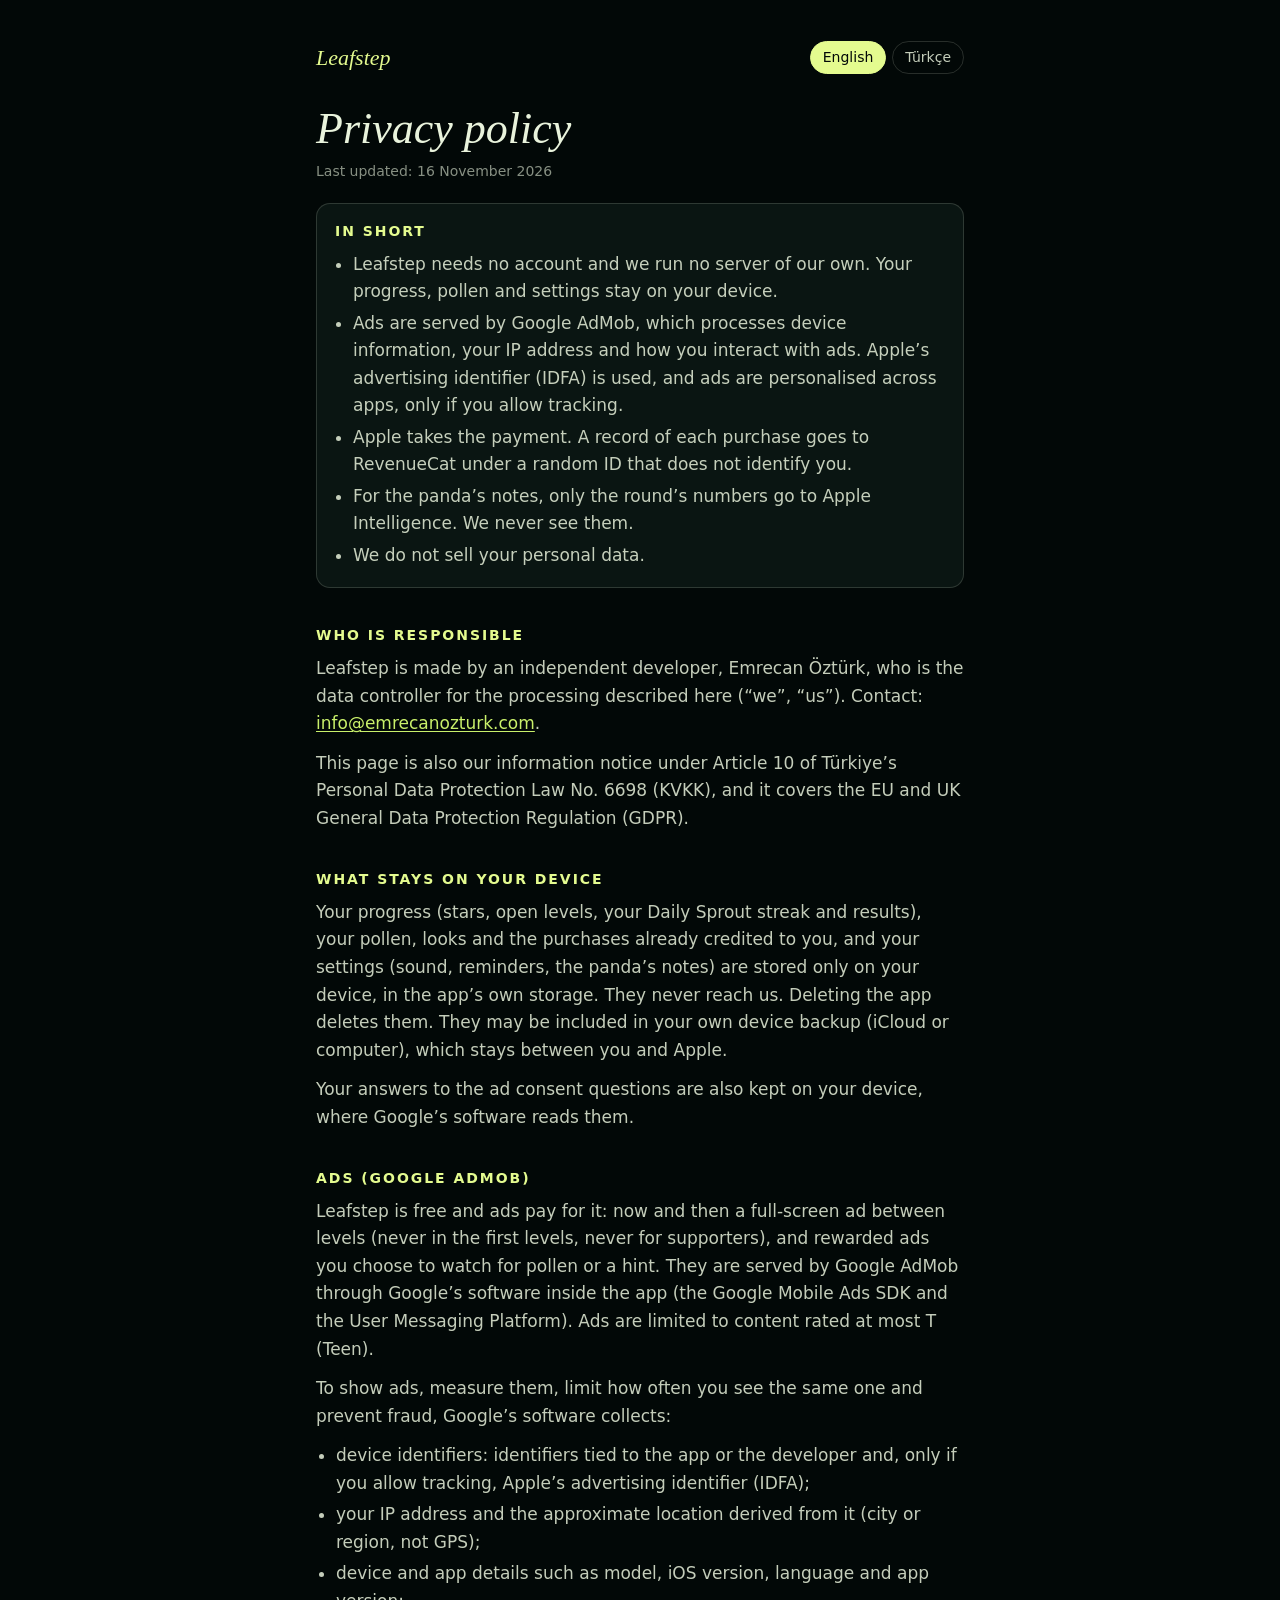
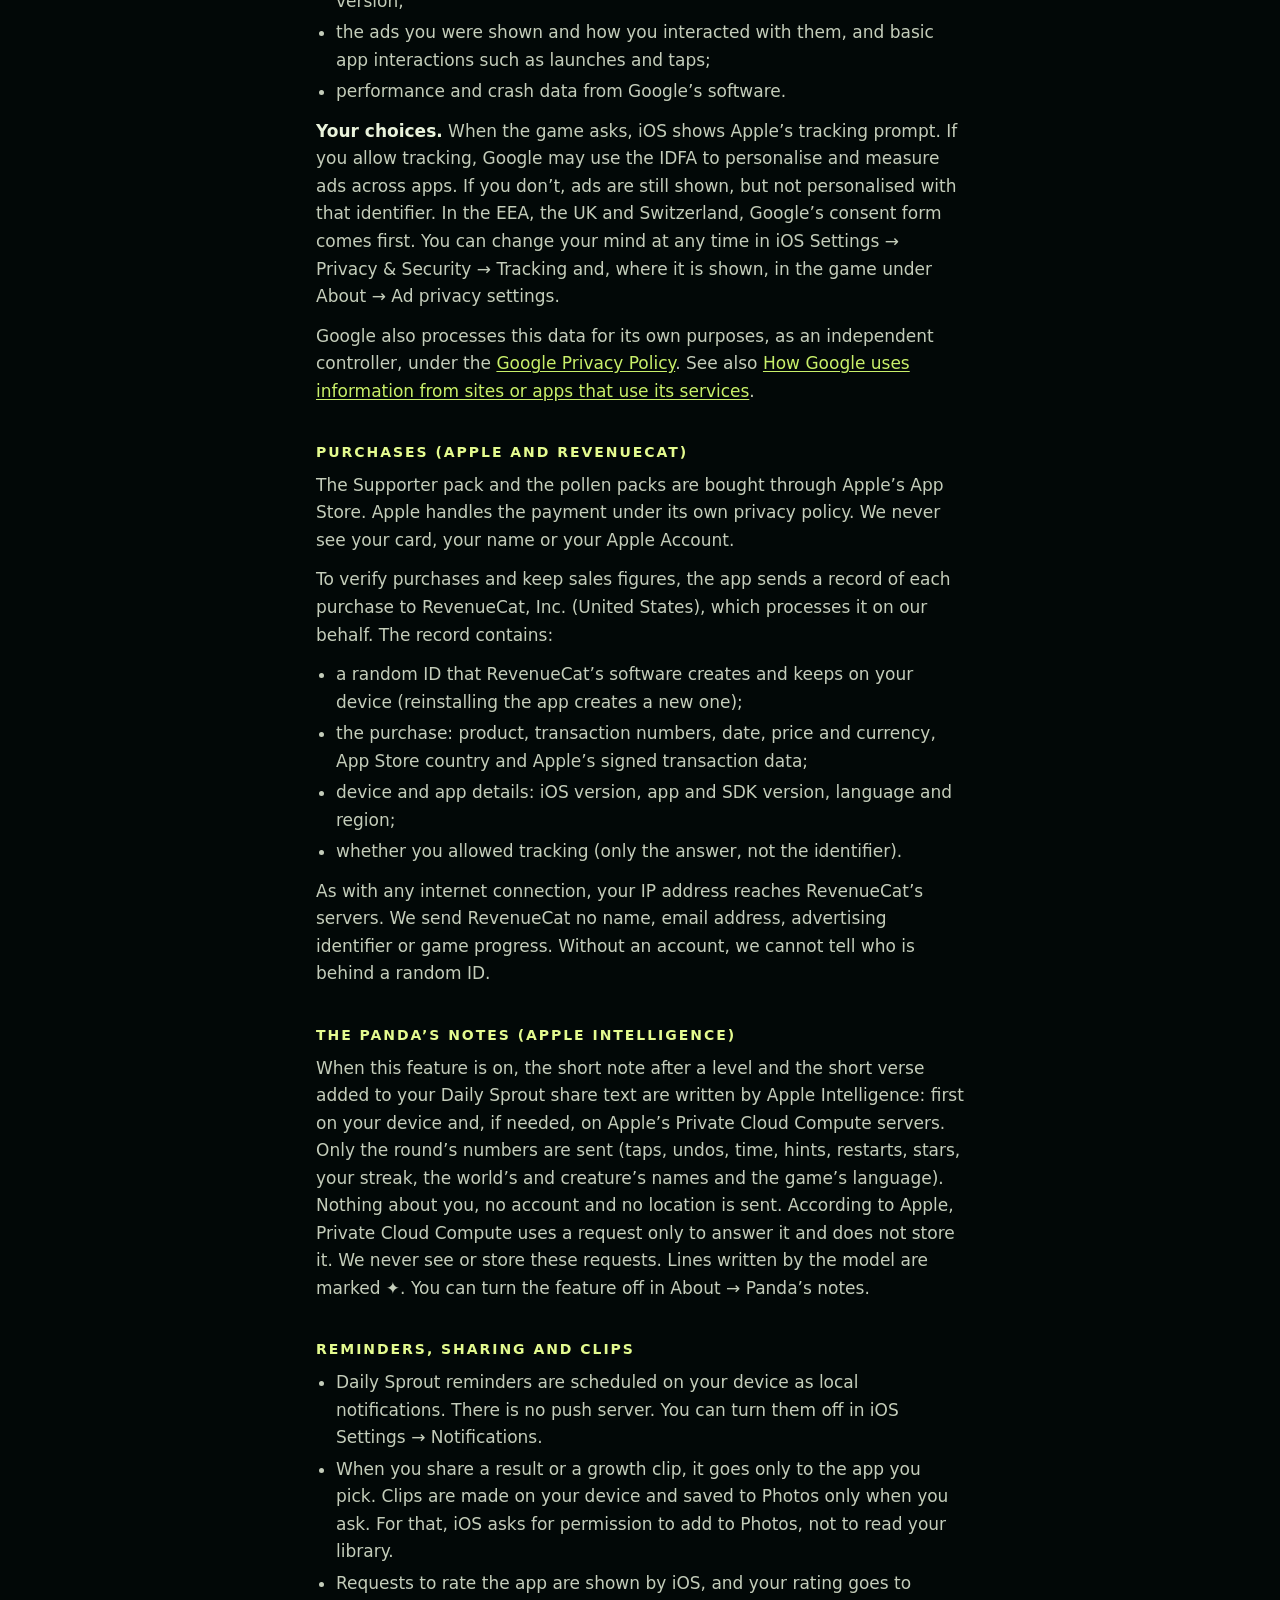
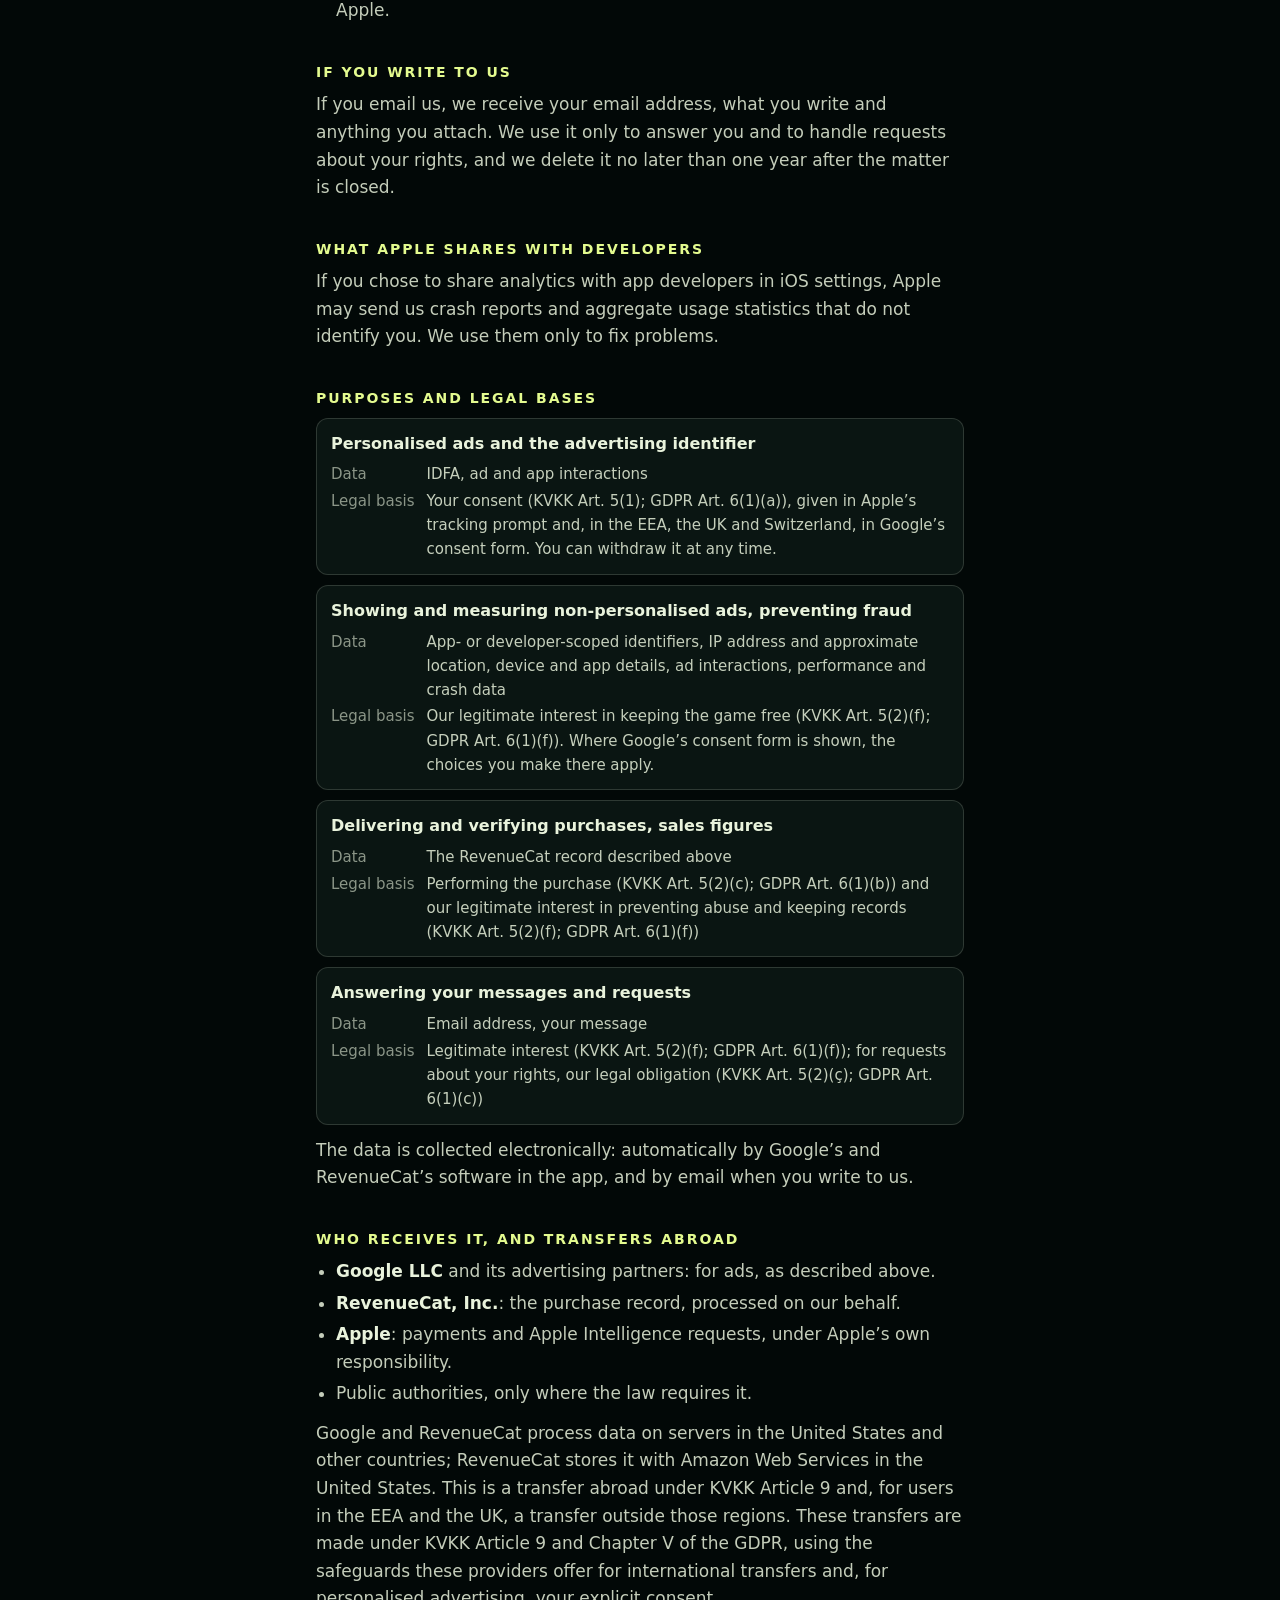
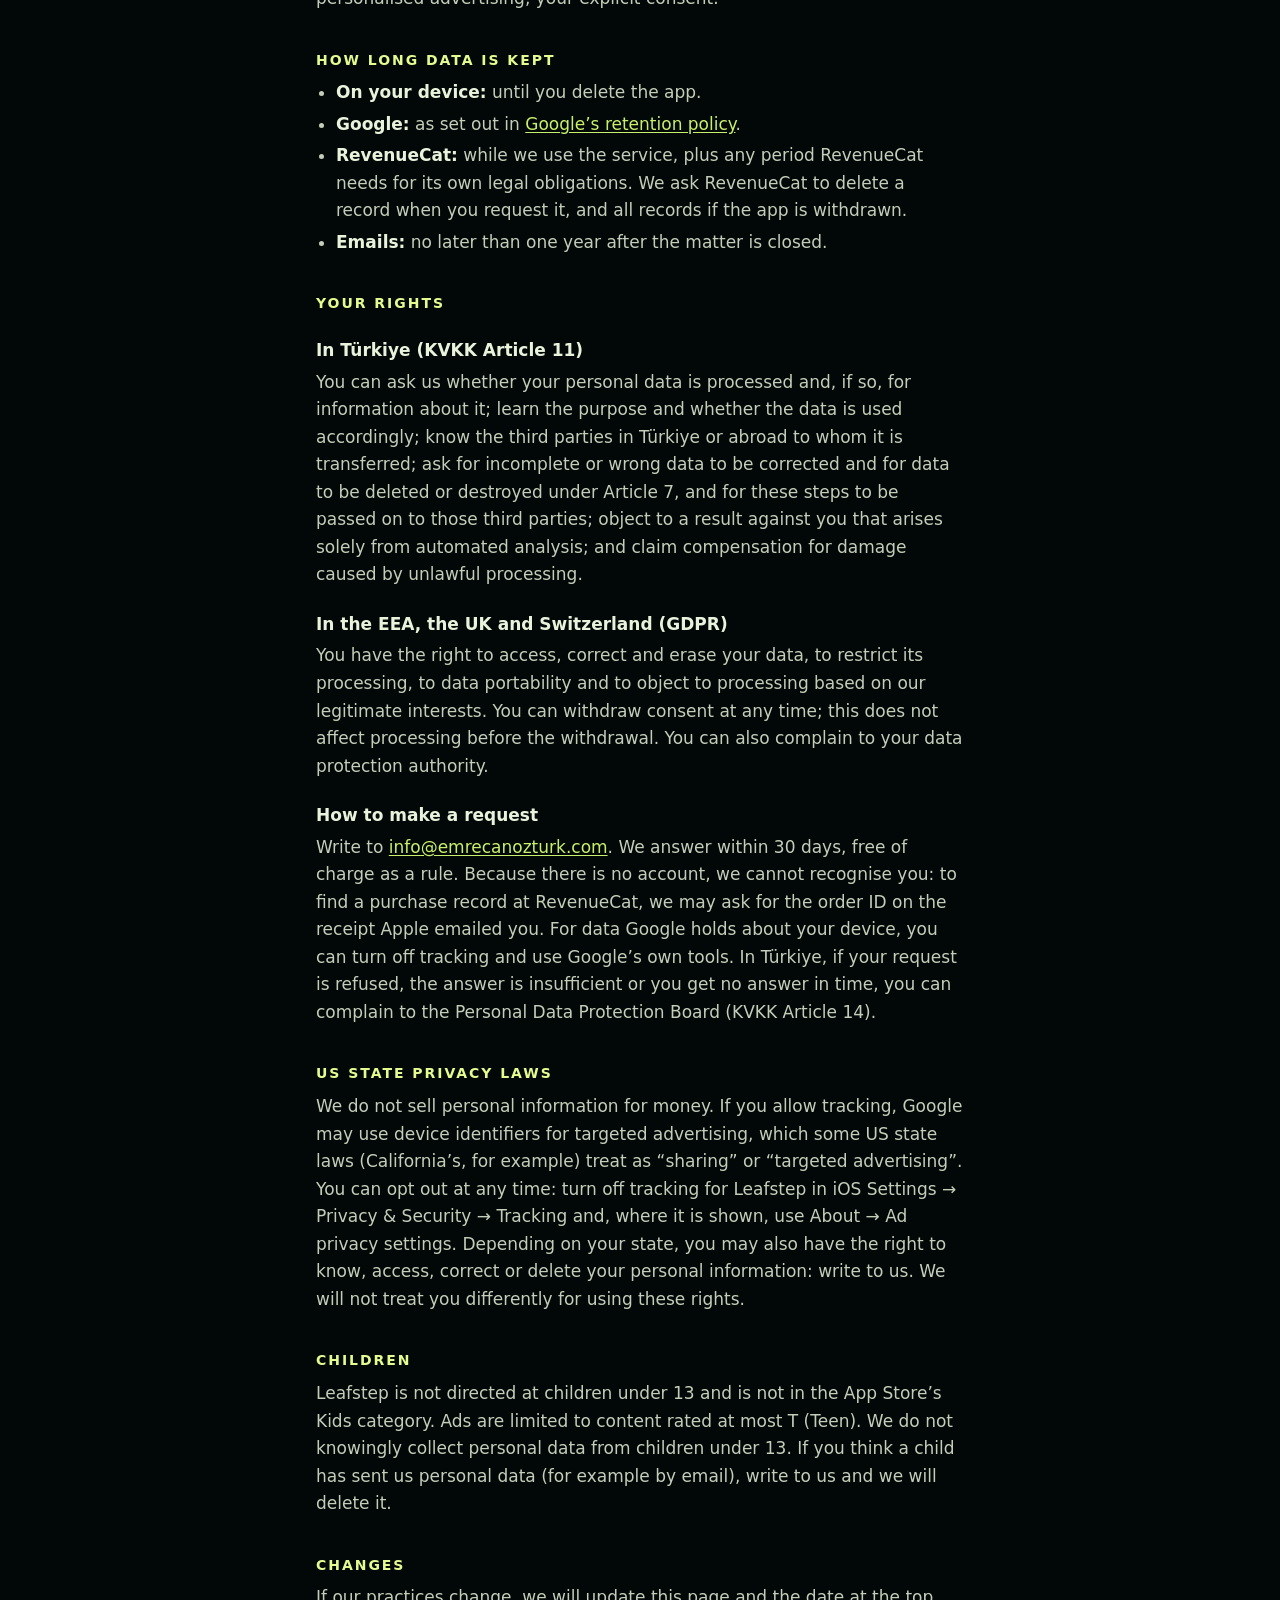
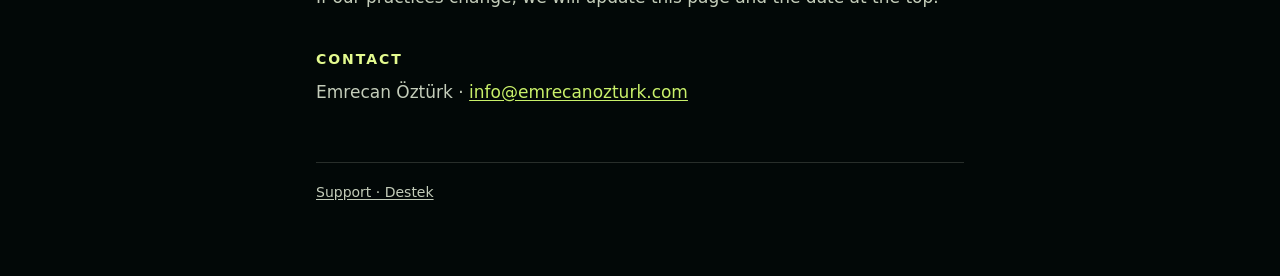
==== privacy.html @ 78c9ce25 "Leafstep: tanıtım, gizlilik ve destek sayfaları Co-Authored-By: Claude Opus 5.5 <noreply@anthropic.c" ====
<!doctype html>
<html lang="en">
<head>
<meta charset="utf-8">
<meta name="viewport" content="width=device-width, initial-scale=1">
<title>Leafstep · Privacy policy</title>
<meta name="description" content="How Leafstep handles your data: what stays on your device, ads by Google AdMob, purchases through Apple and RevenueCat, and the panda's notes by Apple Intelligence.">
<link rel="stylesheet" href="site.css">
</head>
<body>
<main>
  <nav class="top" aria-label="Leafstep">
    <a class="brand" href="support.html" data-keep-lang>Leafstep</a>
    <div class="langs">
      <a href="#en" hreflang="en" data-lang="en" lang="en">English</a>
      <a href="#tr" hreflang="tr" data-lang="tr" lang="tr">Türkçe</a>
    </div>
  </nav>

  <!-- ============================================================ English -->
  <article id="en" lang="en" data-title="Leafstep · Privacy policy">
    <h1>Privacy policy</h1>
    <p class="updated">Last updated: 16 November 2026</p>

    <section class="summary" aria-labelledby="en-short">
      <h2 id="en-short" style="margin-top:0">In short</h2>
      <ul>
        <li>Leafstep needs no account and we run no server of our own. Your progress, pollen and settings stay on your device.</li>
        <li>Ads are served by Google AdMob, which processes device information, your IP address and how you interact with ads. Apple’s advertising identifier (IDFA) is used, and ads are personalised across apps, only if you allow tracking.</li>
        <li>Apple takes the payment. A record of each purchase goes to RevenueCat under a random ID that does not identify you.</li>
        <li>For the panda’s notes, only the round’s numbers go to Apple Intelligence. We never see them.</li>
        <li>We do not sell your personal data.</li>
      </ul>
    </section>

    <h2 id="en-who">Who is responsible</h2>
    <p>Leafstep is made by an independent developer, Emrecan Öztürk, who is the data controller for the processing described here (“we”, “us”). Contact: <a href="mailto:info@emrecanozturk.com">info@emrecanozturk.com</a>.</p>
    <p>This page is also our information notice under Article 10 of Türkiye’s Personal Data Protection Law No. 6698 (KVKK), and it covers the EU and UK General Data Protection Regulation (GDPR).</p>

    <h2 id="en-device">What stays on your device</h2>
    <p>Your progress (stars, open levels, your Daily Sprout streak and results), your pollen, looks and the purchases already credited to you, and your settings (sound, reminders, the panda’s notes) are stored only on your device, in the app’s own storage. They never reach us. Deleting the app deletes them. They may be included in your own device backup (iCloud or computer), which stays between you and Apple.</p>
    <p>Your answers to the ad consent questions are also kept on your device, where Google’s software reads them.</p>

    <h2 id="en-ads">Ads (Google AdMob)</h2>
    <p>Leafstep is free and ads pay for it: now and then a full-screen ad between levels (never in the first levels, never for supporters), and rewarded ads you choose to watch for pollen or a hint. They are served by Google AdMob through Google’s software inside the app (the Google Mobile Ads SDK and the User Messaging Platform). Ads are limited to content rated at most T (Teen).</p>
    <p>To show ads, measure them, limit how often you see the same one and prevent fraud, Google’s software collects:</p>
    <ul>
      <li>device identifiers: identifiers tied to the app or the developer and, only if you allow tracking, Apple’s advertising identifier (IDFA);</li>
      <li>your IP address and the approximate location derived from it (city or region, not GPS);</li>
      <li>device and app details such as model, iOS version, language and app version;</li>
      <li>the ads you were shown and how you interacted with them, and basic app interactions such as launches and taps;</li>
      <li>performance and crash data from Google’s software.</li>
    </ul>
    <p><strong>Your choices.</strong> When the game asks, iOS shows Apple’s tracking prompt. If you allow tracking, Google may use the IDFA to personalise and measure ads across apps. If you don’t, ads are still shown, but not personalised with that identifier. In the EEA, the UK and Switzerland, Google’s consent form comes first. You can change your mind at any time in iOS Settings → Privacy &amp; Security → Tracking and, where it is shown, in the game under About → Ad privacy settings.</p>
    <p>Google also processes this data for its own purposes, as an independent controller, under the <a href="https://policies.google.com/privacy">Google Privacy Policy</a>. See also <a href="https://policies.google.com/technologies/partner-sites">How Google uses information from sites or apps that use its services</a>.</p>

    <h2 id="en-purchases">Purchases (Apple and RevenueCat)</h2>
    <p>The Supporter pack and the pollen packs are bought through Apple’s App Store. Apple handles the payment under its own privacy policy. We never see your card, your name or your Apple Account.</p>
    <p>To verify purchases and keep sales figures, the app sends a record of each purchase to RevenueCat, Inc. (United States), which processes it on our behalf. The record contains:</p>
    <ul>
      <li>a random ID that RevenueCat’s software creates and keeps on your device (reinstalling the app creates a new one);</li>
      <li>the purchase: product, transaction numbers, date, price and currency, App Store country and Apple’s signed transaction data;</li>
      <li>device and app details: iOS version, app and SDK version, language and region;</li>
      <li>whether you allowed tracking (only the answer, not the identifier).</li>
    </ul>
    <p>As with any internet connection, your IP address reaches RevenueCat’s servers. We send RevenueCat no name, email address, advertising identifier or game progress. Without an account, we cannot tell who is behind a random ID.</p>

    <h2 id="en-ai">The panda’s notes (Apple Intelligence)</h2>
    <p>When this feature is on, the short note after a level and the short verse added to your Daily Sprout share text are written by Apple Intelligence: first on your device and, if needed, on Apple’s Private Cloud Compute servers. Only the round’s numbers are sent (taps, undos, time, hints, restarts, stars, your streak, the world’s and creature’s names and the game’s language). Nothing about you, no account and no location is sent. According to Apple, Private Cloud Compute uses a request only to answer it and does not store it. We never see or store these requests. Lines written by the model are marked ✦. You can turn the feature off in About → Panda’s notes.</p>

    <h2 id="en-other">Reminders, sharing and clips</h2>
    <ul>
      <li>Daily Sprout reminders are scheduled on your device as local notifications. There is no push server. You can turn them off in iOS Settings → Notifications.</li>
      <li>When you share a result or a growth clip, it goes only to the app you pick. Clips are made on your device and saved to Photos only when you ask. For that, iOS asks for permission to add to Photos, not to read your library.</li>
      <li>Requests to rate the app are shown by iOS, and your rating goes to Apple.</li>
    </ul>

    <h2 id="en-email">If you write to us</h2>
    <p>If you email us, we receive your email address, what you write and anything you attach. We use it only to answer you and to handle requests about your rights, and we delete it no later than one year after the matter is closed.</p>

    <h2 id="en-apple">What Apple shares with developers</h2>
    <p>If you chose to share analytics with app developers in iOS settings, Apple may send us crash reports and aggregate usage statistics that do not identify you. We use them only to fix problems.</p>

    <h2 id="en-bases">Purposes and legal bases</h2>
    <div class="bases">
      <section class="basis">
        <h3>Personalised ads and the advertising identifier</h3>
        <dl>
          <dt>Data</dt><dd>IDFA, ad and app interactions</dd>
          <dt>Legal basis</dt><dd>Your consent (KVKK Art. 5(1); GDPR Art. 6(1)(a)), given in Apple’s tracking prompt and, in the EEA, the UK and Switzerland, in Google’s consent form. You can withdraw it at any time.</dd>
        </dl>
      </section>
      <section class="basis">
        <h3>Showing and measuring non-personalised ads, preventing fraud</h3>
        <dl>
          <dt>Data</dt><dd>App- or developer-scoped identifiers, IP address and approximate location, device and app details, ad interactions, performance and crash data</dd>
          <dt>Legal basis</dt><dd>Our legitimate interest in keeping the game free (KVKK Art. 5(2)(f); GDPR Art. 6(1)(f)). Where Google’s consent form is shown, the choices you make there apply.</dd>
        </dl>
      </section>
      <section class="basis">
        <h3>Delivering and verifying purchases, sales figures</h3>
        <dl>
          <dt>Data</dt><dd>The RevenueCat record described above</dd>
          <dt>Legal basis</dt><dd>Performing the purchase (KVKK Art. 5(2)(c); GDPR Art. 6(1)(b)) and our legitimate interest in preventing abuse and keeping records (KVKK Art. 5(2)(f); GDPR Art. 6(1)(f))</dd>
        </dl>
      </section>
      <section class="basis">
        <h3>Answering your messages and requests</h3>
        <dl>
          <dt>Data</dt><dd>Email address, your message</dd>
          <dt>Legal basis</dt><dd>Legitimate interest (KVKK Art. 5(2)(f); GDPR Art. 6(1)(f)); for requests about your rights, our legal obligation (KVKK Art. 5(2)(ç); GDPR Art. 6(1)(c))</dd>
        </dl>
      </section>
    </div>
    <p>The data is collected electronically: automatically by Google’s and RevenueCat’s software in the app, and by email when you write to us.</p>

    <h2 id="en-recipients">Who receives it, and transfers abroad</h2>
    <ul>
      <li><strong>Google LLC</strong> and its advertising partners: for ads, as described above.</li>
      <li><strong>RevenueCat, Inc.</strong>: the purchase record, processed on our behalf.</li>
      <li><strong>Apple</strong>: payments and Apple Intelligence requests, under Apple’s own responsibility.</li>
      <li>Public authorities, only where the law requires it.</li>
    </ul>
    <p>Google and RevenueCat process data on servers in the United States and other countries; RevenueCat stores it with Amazon Web Services in the United States. This is a transfer abroad under KVKK Article 9 and, for users in the EEA and the UK, a transfer outside those regions. These transfers are made under KVKK Article 9 and Chapter V of the GDPR, using the safeguards these providers offer for international transfers and, for personalised advertising, your explicit consent.</p>

    <h2 id="en-retention">How long data is kept</h2>
    <ul>
      <li><strong>On your device:</strong> until you delete the app.</li>
      <li><strong>Google:</strong> as set out in <a href="https://policies.google.com/technologies/retention">Google’s retention policy</a>.</li>
      <li><strong>RevenueCat:</strong> while we use the service, plus any period RevenueCat needs for its own legal obligations. We ask RevenueCat to delete a record when you request it, and all records if the app is withdrawn.</li>
      <li><strong>Emails:</strong> no later than one year after the matter is closed.</li>
    </ul>

    <h2 id="en-rights">Your rights</h2>
    <h3>In Türkiye (KVKK Article 11)</h3>
    <p>You can ask us whether your personal data is processed and, if so, for information about it; learn the purpose and whether the data is used accordingly; know the third parties in Türkiye or abroad to whom it is transferred; ask for incomplete or wrong data to be corrected and for data to be deleted or destroyed under Article 7, and for these steps to be passed on to those third parties; object to a result against you that arises solely from automated analysis; and claim compensation for damage caused by unlawful processing.</p>
    <h3>In the EEA, the UK and Switzerland (GDPR)</h3>
    <p>You have the right to access, correct and erase your data, to restrict its processing, to data portability and to object to processing based on our legitimate interests. You can withdraw consent at any time; this does not affect processing before the withdrawal. You can also complain to your data protection authority.</p>
    <h3>How to make a request</h3>
    <p>Write to <a href="mailto:info@emrecanozturk.com">info@emrecanozturk.com</a>. We answer within 30 days, free of charge as a rule. Because there is no account, we cannot recognise you: to find a purchase record at RevenueCat, we may ask for the order ID on the receipt Apple emailed you. For data Google holds about your device, you can turn off tracking and use Google’s own tools. In Türkiye, if your request is refused, the answer is insufficient or you get no answer in time, you can complain to the Personal Data Protection Board (KVKK Article 14).</p>

    <h2 id="en-us">US state privacy laws</h2>
    <p>We do not sell personal information for money. If you allow tracking, Google may use device identifiers for targeted advertising, which some US state laws (California’s, for example) treat as “sharing” or “targeted advertising”. You can opt out at any time: turn off tracking for Leafstep in iOS Settings → Privacy &amp; Security → Tracking and, where it is shown, use About → Ad privacy settings. Depending on your state, you may also have the right to know, access, correct or delete your personal information: write to us. We will not treat you differently for using these rights.</p>

    <h2 id="en-children">Children</h2>
    <p>Leafstep is not directed at children under 13 and is not in the App Store’s Kids category. Ads are limited to content rated at most T (Teen). We do not knowingly collect personal data from children under 13. If you think a child has sent us personal data (for example by email), write to us and we will delete it.</p>

    <h2 id="en-changes">Changes</h2>
    <p>If our practices change, we will update this page and the date at the top.</p>

    <h2 id="en-contact">Contact</h2>
    <p>Emrecan Öztürk · <a href="mailto:info@emrecanozturk.com">info@emrecanozturk.com</a></p>
  </article>

  <!-- ============================================================ Türkçe -->
  <article id="tr" lang="tr" data-title="Leafstep · Gizlilik politikası">
    <h1>Gizlilik politikası ve aydınlatma metni</h1>
    <p class="updated">Son güncelleme: 16.11.2026</p>

    <section class="summary" aria-labelledby="tr-short">
      <h2 id="tr-short" style="margin-top:0">Kısaca</h2>
      <ul>
        <li>Leafstep hesap istemez, kendi sunucumuz da yok. İlerlemen, polenin ve ayarların cihazında kalır.</li>
        <li>Reklamları Google AdMob gösterir. Bunun için cihaz bilgilerin, IP adresin ve reklamlarla etkileşimin işlenir. Apple’ın reklam kimliği (IDFA) ve uygulamalar arası kişiselleştirme yalnızca izleme izni verirsen kullanılır.</li>
        <li>Ödemeyi Apple alır. Her satın almanın kaydı, seni tanıtmayan rastgele bir kimlikle RevenueCat’e gider.</li>
        <li>Panda yorumları için Apple Intelligence’a yalnızca turun sayıları gider. Onları biz görmeyiz.</li>
        <li>Kişisel verilerini satmayız.</li>
      </ul>
    </section>

    <h2 id="tr-who">Veri sorumlusu</h2>
    <p>Leafstep’i bağımsız bir geliştirici olan Emrecan Öztürk geliştirir. Burada anlatılan işlemelerin veri sorumlusu odur (“biz”). İletişim: <a href="mailto:info@emrecanozturk.com">info@emrecanozturk.com</a>.</p>
    <p>Bu metin, 6698 sayılı Kişisel Verilerin Korunması Kanunu’nun (KVKK) 10. maddesi kapsamındaki aydınlatma metnidir. AB ve Birleşik Krallık Genel Veri Koruma Tüzüğü’nü (GDPR) de kapsar.</p>

    <h2 id="tr-device">Cihazında kalanlar</h2>
    <p>İlerlemen (yıldızlar, açılan bölümler, Günün Filizi serin ve sonuçların), polenin, görünüşlerin, sana işlenmiş satın almalar ve ayarların (ses, hatırlatma, panda yorumları) yalnızca cihazında, uygulamanın kendi deposunda saklanır. Bize hiç ulaşmaz. Uygulamayı silersen bunlar da silinir. Cihazının kendi yedeğine (iCloud ya da bilgisayar) dahil olabilirler; o yedek seninle Apple arasındadır.</p>
    <p>Reklam onayı sorularına verdiğin cevaplar da cihazında saklanır ve Google’ın yazılımı onları oradan okur.</p>

    <h2 id="tr-ads">Reklamlar (Google AdMob)</h2>
    <p>Leafstep ücretsizdir; masrafını reklamlar karşılar. Bölüm aralarında arada bir tam ekran reklam çıkar (ilk bölümlerde hiç çıkmaz, Destekçi paketi sahiplerine hiç çıkmaz). Polen ya da ipucu için kendi seçtiğinde ödüllü reklam izleyebilirsin. Reklamları Google AdMob, uygulamadaki Google yazılımı (Google Mobile Ads SDK ve User Messaging Platform) aracılığıyla gösterir. Reklamlar en fazla T (Teen, 13 yaş ve üzeri) içerik düzeyiyle sınırlıdır.</p>
    <p>Reklam göstermek, ölçmek, aynı reklamı ne sıklıkla gördüğünü sınırlamak ve sahteciliği önlemek için Google’ın yazılımı şunları toplar:</p>
    <ul>
      <li>cihaz tanımlayıcıları: uygulamaya ya da geliştiriciye bağlı kimlikler ve, yalnızca izleme izni verirsen, Apple’ın reklam kimliği (IDFA);</li>
      <li>IP adresin ve ondan çıkarılan yaklaşık konum (şehir ya da bölge düzeyinde; GPS değil);</li>
      <li>model, iOS sürümü, dil ve uygulama sürümü gibi cihaz ve uygulama bilgileri;</li>
      <li>gördüğün reklamlar ve onlarla etkileşimin; uygulamayı açma, dokunma gibi temel etkileşimler;</li>
      <li>Google yazılımının performans ve çökme verileri.</li>
    </ul>
    <p><strong>Seçimlerin.</strong> Oyun sorduğunda iOS, Apple’ın izleme iznini sorar. İzin verirsen Google, reklamları uygulamalar arasında kişiselleştirmek ve ölçmek için IDFA’yı kullanabilir. Vermezsen reklamlar yine gösterilir ama bu kimlikle kişiselleştirilmez. AEA, Birleşik Krallık ve İsviçre’de önce Google’ın onay formu çıkar. Kararını her zaman değiştirebilirsin: iOS Ayarlar → Gizlilik ve Güvenlik → İzleme’den ve, gösterildiği yerlerde, oyunda Hakkında → Reklam gizlilik ayarları’ndan.</p>
    <p>Google bu verileri kendi amaçları için de, bağımsız veri sorumlusu olarak, <a href="https://policies.google.com/privacy?hl=tr">Google Gizlilik Politikası</a>’na göre işler. Ayrıca bkz. <a href="https://policies.google.com/technologies/partner-sites?hl=tr">Google’ın, hizmetlerini kullanan site ve uygulamalardan gelen bilgileri nasıl kullandığı</a>.</p>

    <h2 id="tr-purchases">Satın almalar (Apple ve RevenueCat)</h2>
    <p>Destekçi paketi ve polen paketleri Apple’ın App Store’u üzerinden satın alınır. Ödemeyi Apple kendi gizlilik politikasına göre işler. Kartını, adını ya da Apple Hesabını biz hiç görmeyiz.</p>
    <p>Satın almaları doğrulamak ve satış rakamlarını tutmak için uygulama her satın almanın kaydını, bizim adımıza işleyen RevenueCat, Inc.’e (ABD) gönderir. Kayıtta şunlar bulunur:</p>
    <ul>
      <li>RevenueCat yazılımının oluşturup cihazında sakladığı rastgele bir kimlik (uygulamayı yeniden kurarsan yenisi oluşur);</li>
      <li>satın alma: ürün, işlem numaraları, tarih, fiyat ve para birimi, App Store ülkesi ve Apple’ın imzalı işlem verisi;</li>
      <li>cihaz ve uygulama bilgileri: iOS sürümü, uygulama ve SDK sürümü, dil ve bölge;</li>
      <li>izleme izni verip vermediğin (yalnızca cevap; kimliğin kendisi değil).</li>
    </ul>
    <p>Her internet bağlantısında olduğu gibi IP adresin de RevenueCat sunucularına ulaşır. RevenueCat’e adını, e-posta adresini, reklam kimliğini ya da oyun ilerlemeni göndermeyiz. Hesap olmadığı için rastgele bir kimliğin arkasında kimin olduğunu bilemeyiz.</p>

    <h2 id="tr-ai">Panda yorumları (Apple Intelligence)</h2>
    <p>Bu özellik açıksa bölüm sonundaki kısa yorumu ve Günün Filizi paylaşım metnine eklenen kısa dizeyi Apple Intelligence yazar: önce cihazında, gerekirse Apple’ın Private Cloud Compute sunucularında. Gönderilen tek şey turun sayılarıdır (dokunuş, geri çekme, süre, ipucu, yeniden başlama, yıldız, seri, dünyanın ve yaratığın adı, oyunun dili). Seninle ilgili hiçbir bilgi, hesap ya da konum gitmez. Apple’a göre Private Cloud Compute bir isteği yalnızca yanıtlamak için kullanır ve saklamaz. Biz bu istekleri hiç görmeyiz ve saklamayız. Modelin yazdığı satırlar ✦ ile işaretlidir. Özelliği Hakkında → Panda yorumları’ndan kapatabilirsin.</p>

    <h2 id="tr-other">Hatırlatmalar, paylaşım ve klipler</h2>
    <ul>
      <li>Günün Filizi hatırlatmaları cihazında yerel bildirim olarak planlanır. Bildirim sunucusu yoktur. iOS Ayarlar → Bildirimler’den kapatabilirsin.</li>
      <li>Bir sonucu ya da büyüme klibini paylaşırsan yalnızca seçtiğin uygulamaya gider. Klipler cihazında oluşturulur ve yalnızca sen istersen Fotoğraflar’a kaydedilir. Bunun için iOS, Fotoğraflar’a ekleme izni ister; arşivini okuma izni istemez.</li>
      <li>Uygulamayı değerlendirme isteğini iOS gösterir; puanın Apple’a gider.</li>
    </ul>

    <h2 id="tr-email">Bize yazarsan</h2>
    <p>Bize e-posta gönderirsen e-posta adresini, yazdıklarını ve eklediklerini alırız. Bunları yalnızca sana yanıt vermek ve haklarınla ilgili başvuruları yürütmek için kullanırız. Konu kapandıktan sonra en geç bir yıl içinde sileriz.</p>

    <h2 id="tr-apple">Apple’ın geliştiricilerle paylaştıkları</h2>
    <p>iOS ayarlarında analiz verilerini uygulama geliştiricileriyle paylaşmayı seçtiysen Apple bize çökme raporları ve seni tanıtmayan toplu kullanım istatistikleri iletebilir. Bunları yalnızca hataları düzeltmek için kullanırız.</p>

    <h2 id="tr-kvkk">Amaçlar ve hukuki sebepler</h2>
    <div class="bases">
      <section class="basis">
        <h3>Kişiselleştirilmiş reklam ve reklam kimliği</h3>
        <dl>
          <dt>Veriler</dt><dd>IDFA, reklam ve uygulama etkileşimleri</dd>
          <dt>Hukuki sebep</dt><dd>Açık rızan (KVKK md. 5/1; GDPR md. 6/1-a). Apple’ın izleme izniyle ve AEA, Birleşik Krallık ve İsviçre’de Google’ın onay formuyla verilir. Her zaman geri alabilirsin.</dd>
        </dl>
      </section>
      <section class="basis">
        <h3>Kişiselleştirilmemiş reklamları göstermek ve ölçmek, sahteciliği önlemek</h3>
        <dl>
          <dt>Veriler</dt><dd>Uygulamaya ya da geliştiriciye bağlı kimlikler, IP adresi ve yaklaşık konum, cihaz ve uygulama bilgileri, reklam etkileşimleri, performans ve çökme verileri</dd>
          <dt>Hukuki sebep</dt><dd>Oyunun ücretsiz kalmasındaki meşru menfaatimiz (KVKK md. 5/2-f; GDPR md. 6/1-f). Google’ın onay formunun gösterildiği yerlerde orada yaptığın seçimler geçerlidir.</dd>
        </dl>
      </section>
      <section class="basis">
        <h3>Satın almaları teslim etmek ve doğrulamak, satış rakamları</h3>
        <dl>
          <dt>Veriler</dt><dd>Yukarıda anlatılan RevenueCat kaydı</dd>
          <dt>Hukuki sebep</dt><dd>Satın alma sözleşmesinin ifası (KVKK md. 5/2-c; GDPR md. 6/1-b) ve kötüye kullanımı önleme ile kayıt tutmadaki meşru menfaatimiz (KVKK md. 5/2-f; GDPR md. 6/1-f)</dd>
        </dl>
      </section>
      <section class="basis">
        <h3>Mesajlarına ve başvurularına yanıt vermek</h3>
        <dl>
          <dt>Veriler</dt><dd>E-posta adresi, mesajın</dd>
          <dt>Hukuki sebep</dt><dd>Meşru menfaat (KVKK md. 5/2-f; GDPR md. 6/1-f); hak başvurularında hukuki yükümlülük (KVKK md. 5/2-ç; GDPR md. 6/1-c)</dd>
        </dl>
      </section>
    </div>
    <p>Veriler elektronik ortamda toplanır: uygulamadaki Google ve RevenueCat yazılımlarıyla otomatik olarak, bize yazdığında da e-postayla.</p>

    <h2 id="tr-transfer">Kimlere aktarılır, yurt dışına aktarım</h2>
    <ul>
      <li><strong>Google LLC</strong> ve reklam ortakları: yukarıda anlatıldığı gibi reklam için.</li>
      <li><strong>RevenueCat, Inc.</strong>: satın alma kaydı, bizim adımıza işlenir.</li>
      <li><strong>Apple</strong>: ödemeler ve Apple Intelligence istekleri, Apple’ın kendi sorumluluğunda.</li>
      <li>Kamu kurumları: yalnızca kanunen zorunlu olduğunda.</li>
    </ul>
    <p>Google ve RevenueCat verileri ABD’deki ve başka ülkelerdeki sunucularda işler; RevenueCat verileri ABD’de Amazon Web Services üzerinde saklar. Bu, KVKK md. 9 kapsamında yurt dışına aktarımdır; AEA ve Birleşik Krallık’taki kullanıcılar için de bu bölgelerin dışına aktarım sayılır. Aktarımlar KVKK md. 9’a ve GDPR’ın V. bölümüne uygun olarak, bu sağlayıcıların uluslararası aktarım için sunduğu güvencelerle, kişiselleştirilmiş reklamda ise açık rızanla yapılır.</p>

    <h2 id="tr-retention">Saklama süreleri</h2>
    <ul>
      <li><strong>Cihazında:</strong> uygulamayı silene kadar.</li>
      <li><strong>Google:</strong> <a href="https://policies.google.com/technologies/retention?hl=tr">Google’ın saklama politikasında</a> yazan sürelerce.</li>
      <li><strong>RevenueCat:</strong> hizmeti kullandığımız sürece ve RevenueCat’in kendi yasal yükümlülükleri için gereken süre boyunca. Sen istediğinde ilgili kaydın, uygulama yayından kalkarsa bütün kayıtların silinmesini RevenueCat’ten isteriz.</li>
      <li><strong>E-postalar:</strong> konu kapandıktan sonra en geç bir yıl.</li>
    </ul>

    <h2 id="tr-rights">Hakların</h2>
    <h3>KVKK md. 11</h3>
    <p>KVKK’nın 11. maddesine göre şu haklara sahipsin:</p>
    <ul>
      <li>kişisel verilerinin işlenip işlenmediğini öğrenme,</li>
      <li>işlenmişse buna ilişkin bilgi talep etme,</li>
      <li>işlenme amacını ve verilerin amacına uygun kullanılıp kullanılmadığını öğrenme,</li>
      <li>yurt içinde ya da yurt dışında verilerinin aktarıldığı üçüncü kişileri bilme,</li>
      <li>eksik ya da yanlış işlenmişse düzeltilmesini isteme,</li>
      <li>KVKK md. 7’deki şartlar çerçevesinde silinmesini ya da yok edilmesini isteme,</li>
      <li>düzeltme, silme ve yok etme işlemlerinin verilerin aktarıldığı üçüncü kişilere bildirilmesini isteme,</li>
      <li>yalnızca otomatik sistemlerle yapılan analiz sonucunda aleyhine bir sonuç çıkmasına itiraz etme,</li>
      <li>kanuna aykırı işleme yüzünden zarara uğrarsan zararın giderilmesini talep etme.</li>
    </ul>
    <h3>AEA, Birleşik Krallık ve İsviçre (GDPR)</h3>
    <p>Verilerine erişme, onları düzeltme ve sildirme, işlenmelerini kısıtlama, veri taşınabilirliği ve meşru menfaatimize dayanan işlemeye itiraz hakların vardır. Rızanı her zaman geri alabilirsin; bu, geri almadan önceki işlemeyi etkilemez. Ülkendeki veri koruma makamına şikâyette de bulunabilirsin.</p>
    <h3>Nasıl başvurursun?</h3>
    <p>Başvurunu <a href="mailto:info@emrecanozturk.com">info@emrecanozturk.com</a> adresine yaz. En geç 30 gün içinde, kural olarak ücretsiz yanıt veririz. Hesap olmadığı için seni tanıyamayız: RevenueCat’teki satın alma kaydını bulmak için Apple’ın e-postayla gönderdiği makbuzdaki sipariş numarasını (Order ID) isteyebiliriz. Google’ın cihazınla ilgili tuttuğu veriler için izlemeyi kapatabilir ve Google’ın kendi araçlarını kullanabilirsin. Başvurun reddedilirse, yanıtı yetersiz bulursan ya da süresinde yanıt alamazsan Kişisel Verileri Koruma Kurulu’na şikâyette bulunabilirsin (KVKK md. 14).</p>

    <h2 id="tr-us">ABD eyalet yasaları</h2>
    <p>Kişisel bilgileri para karşılığı satmayız. İzleme izni verirsen Google cihaz tanımlayıcılarını hedefli reklam için kullanabilir; ABD’nin bazı eyalet yasaları (ör. Kaliforniya) bunu “paylaşım” ya da “hedefli reklam” sayar. Bundan her zaman çıkabilirsin: iOS Ayarlar → Gizlilik ve Güvenlik → İzleme’de Leafstep’in iznini kapat ve, gösterildiği yerlerde, Hakkında → Reklam gizlilik ayarları’nı kullan. Eyaletine göre bilgi alma, erişim, düzeltme ve silme hakların da olabilir: bize yaz. Bu hakları kullandığın için sana farklı davranmayız.</p>

    <h2 id="tr-children">Çocuklar</h2>
    <p>Leafstep 13 yaşından küçük çocuklara yönelik değildir ve App Store’un Çocuklar kategorisinde yer almaz. Reklamlar en fazla T (Teen) içerik düzeyiyle sınırlıdır. 13 yaşından küçük çocuklardan bilerek kişisel veri toplamayız. Bir çocuğun bize kişisel veri gönderdiğini düşünüyorsan (ör. e-postayla) bize yaz, sileriz.</p>

    <h2 id="tr-changes">Değişiklikler</h2>
    <p>Uygulamalarımız değişirse bu sayfayı ve en üstteki tarihi güncelleriz.</p>

    <h2 id="tr-contact">İletişim</h2>
    <p>Emrecan Öztürk · <a href="mailto:info@emrecanozturk.com">info@emrecanozturk.com</a></p>
  </article>

  <footer>
    <a href="support.html" data-keep-lang>Support · Destek</a>
  </footer>
</main>
<script src="lang.js" defer></script>
</body>
</html>
---- site.css ----
/* Leafstep legal and support pages. System fonts only: no web fonts, so a visit sends nothing to a font host. */
:root {
  color-scheme: dark;
  --bg: #020807;
  --panel: #0a1512;
  --line: rgba(233, 243, 220, 0.16);
  --ink: #e9f3dc;
  --ink-soft: rgba(233, 243, 220, 0.84);
  --ink-mute: rgba(233, 243, 220, 0.58);
  --accent: #e4fb8f;
  --link: #c9f06a;
  --todo-bg: #3a2a05;
  --todo-ink: #ffd76a;
}
* { box-sizing: border-box; }
html { -webkit-text-size-adjust: 100%; scroll-padding-top: 16px; }
body {
  margin: 0;
  background: var(--bg);
  color: var(--ink);
  font: 17px/1.62 -apple-system, BlinkMacSystemFont, "Segoe UI", system-ui, sans-serif;
}
main { max-width: 680px; margin: 0 auto; padding: 40px 16px 72px; }
a { color: var(--link); text-underline-offset: 2px; }
a:focus-visible { outline: 2px solid var(--accent); outline-offset: 2px; border-radius: 3px; }

.top { display: flex; align-items: center; justify-content: space-between; gap: 12px; flex-wrap: wrap; }
.brand { font-family: Georgia, "Times New Roman", serif; font-style: italic; font-size: 22px; color: var(--accent); text-decoration: none; }
.langs { display: flex; gap: 6px; }
.langs a {
  font-size: 14px; text-decoration: none; color: var(--ink-soft);
  border: 1px solid var(--line); border-radius: 999px; padding: 4px 12px;
}
.langs a[aria-current="true"] { color: var(--bg); background: var(--accent); border-color: var(--accent); }

article { padding-top: 28px; }
article:not([hidden]) + article { margin-top: 56px; border-top: 1px solid var(--line); }
h1 {
  font-family: Georgia, "Times New Roman", serif; font-style: italic; font-weight: 400;
  font-size: clamp(34px, 8vw, 44px); line-height: 1.15; margin: 0 0 6px;
}
.updated { color: var(--ink-mute); font-size: 14px; margin: 0; }
h2 {
  font-size: 14px; letter-spacing: .14em; text-transform: uppercase; color: var(--accent);
  margin: 36px 0 8px;
}
h3 { font-size: 17px; margin: 22px 0 4px; }
p, li, dd { color: var(--ink-soft); }
p { margin: 0 0 12px; }
ul { padding-left: 20px; margin: 0 0 12px; }
li { margin: 4px 0; }
strong { color: var(--ink); font-weight: 600; }

.summary { background: var(--panel); border: 1px solid var(--line); border-radius: 14px; padding: 16px 18px 6px; margin-top: 20px; }
.summary ul { padding-left: 18px; }

/* Purposes and legal bases: stacked cards rather than a table, so nothing scrolls sideways on a phone. */
.bases { display: grid; gap: 10px; margin: 8px 0 12px; }
.basis { background: var(--panel); border: 1px solid var(--line); border-radius: 12px; padding: 12px 14px; }
.basis h3 { margin: 0 0 6px; font-size: 16px; }
.basis dl { margin: 0; display: grid; grid-template-columns: max-content 1fr; gap: 2px 12px; font-size: 15px; }
.basis dt { color: var(--ink-mute); }
.basis dd { margin: 0; }
@media (max-width: 420px) {
  .basis dl { grid-template-columns: 1fr; }
  .basis dd { margin-bottom: 6px; }
}

.faq details { border-top: 1px solid var(--line); padding: 12px 0; }
.faq details:last-of-type { border-bottom: 1px solid var(--line); }
.faq summary { cursor: pointer; font-weight: 600; color: var(--ink); list-style-position: outside; }
.faq details[open] summary { margin-bottom: 8px; }

/* A value only the developer can fill in. Must not survive to publishing: `grep -n '{{' site/*.html`. */
mark.todo {
  background: var(--todo-bg); color: var(--todo-ink); border: 1px dashed var(--todo-ink);
  border-radius: 4px; padding: 0 4px; font-family: ui-monospace, Menlo, monospace; font-size: .88em;
}

footer { margin-top: 56px; padding-top: 18px; border-top: 1px solid var(--line); color: var(--ink-mute); font-size: 14px; }
footer a { color: var(--ink-soft); }
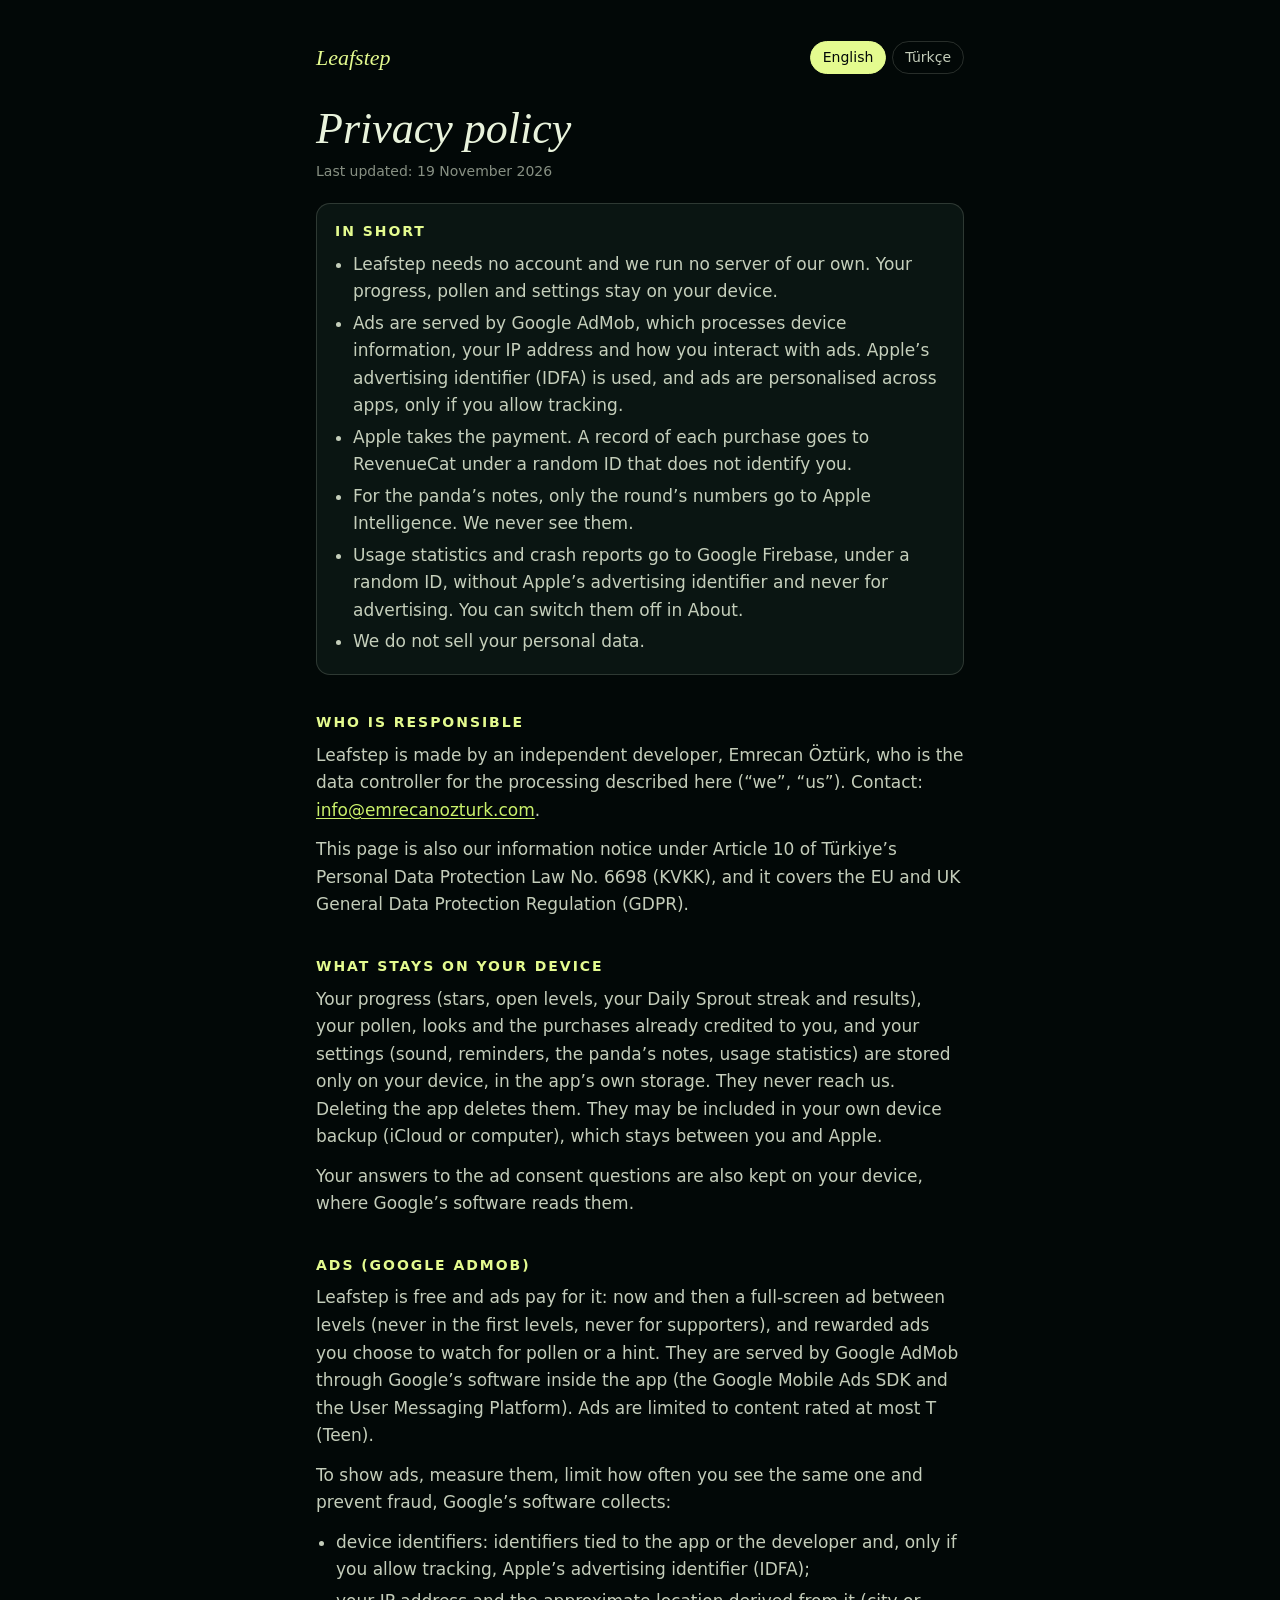
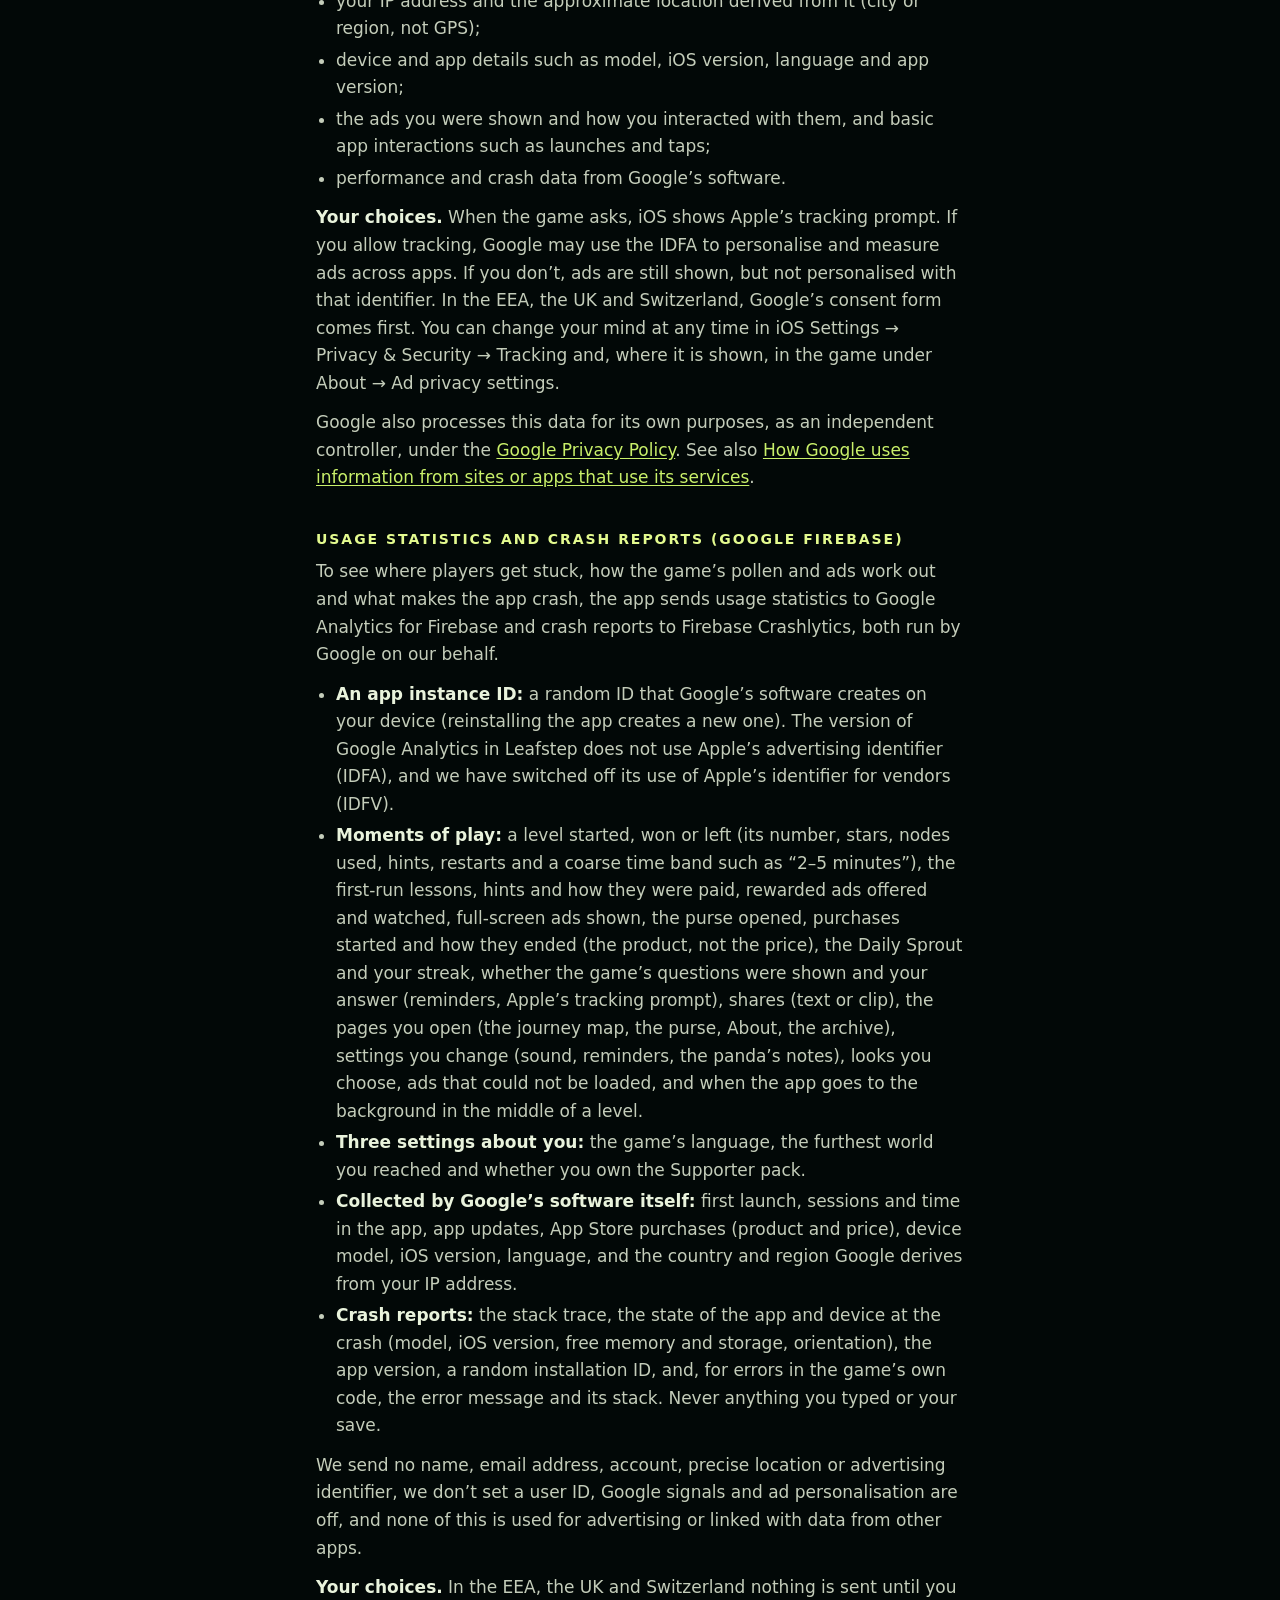
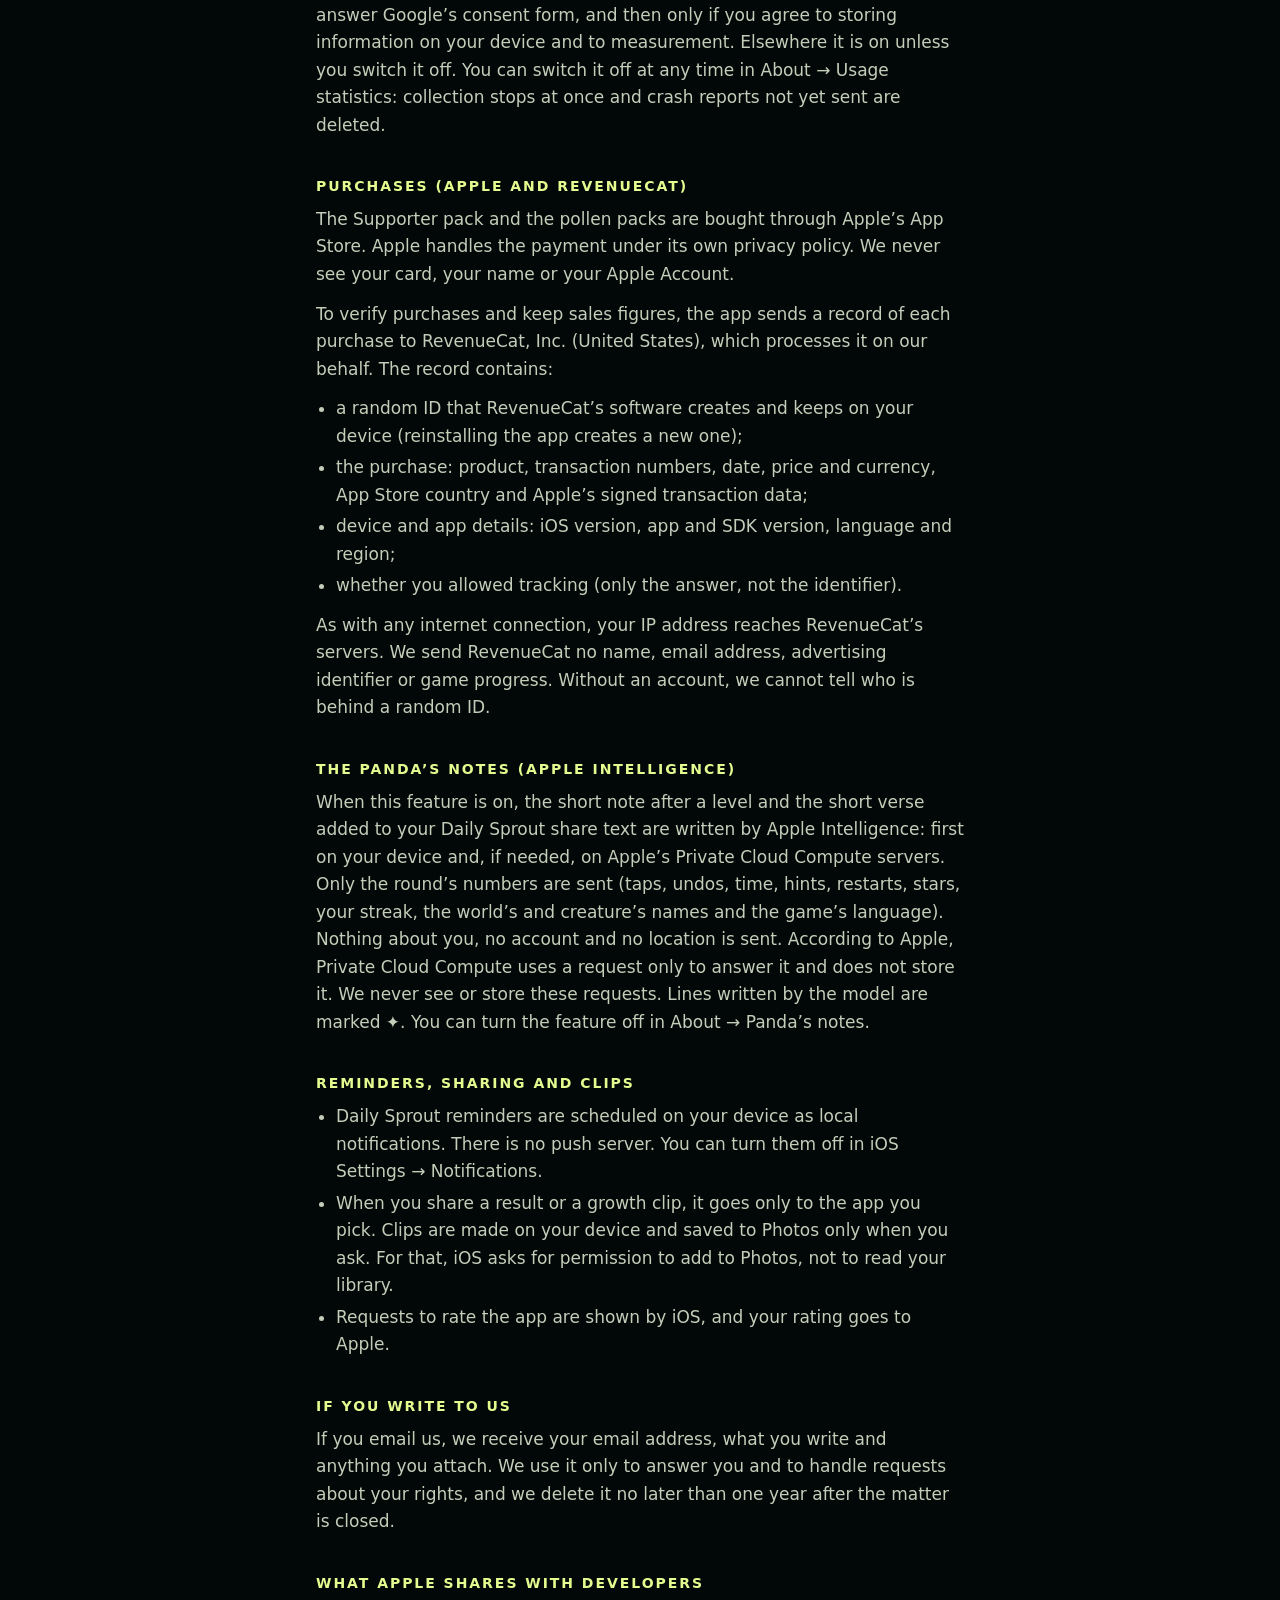
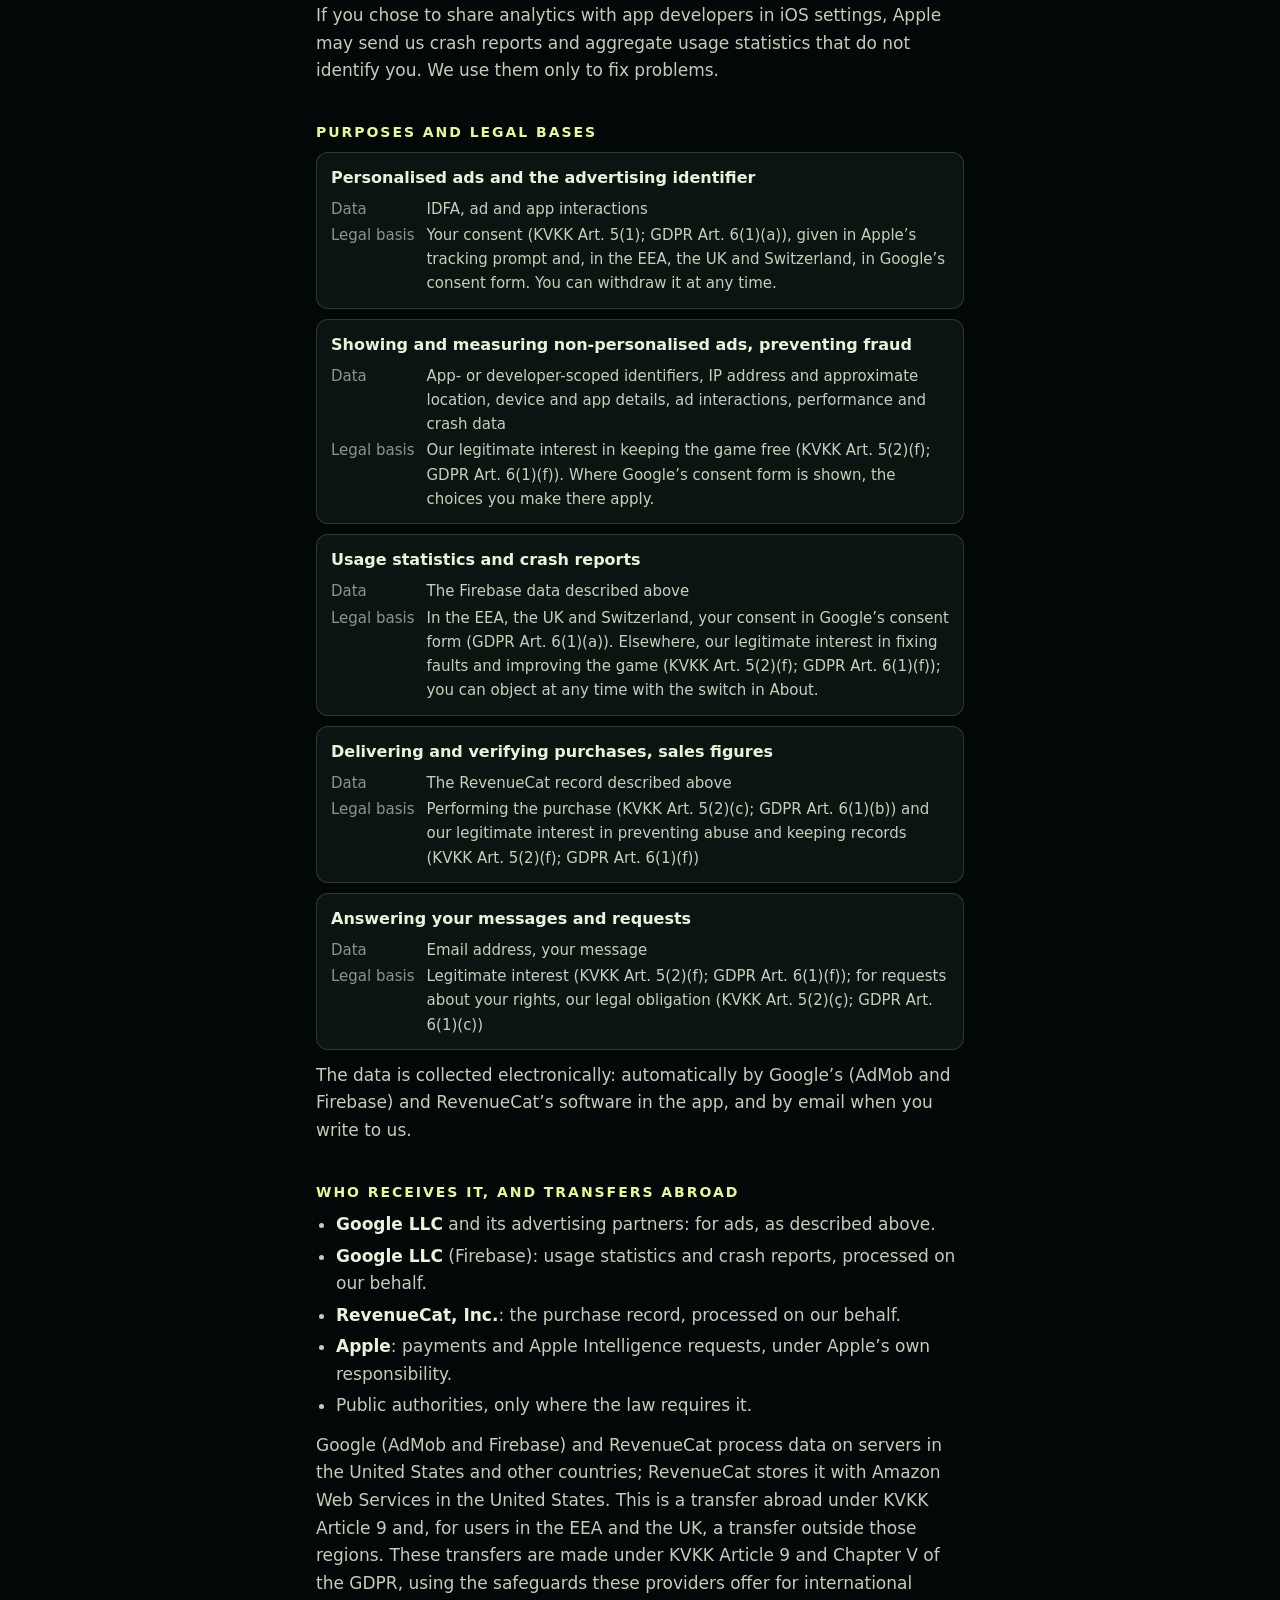
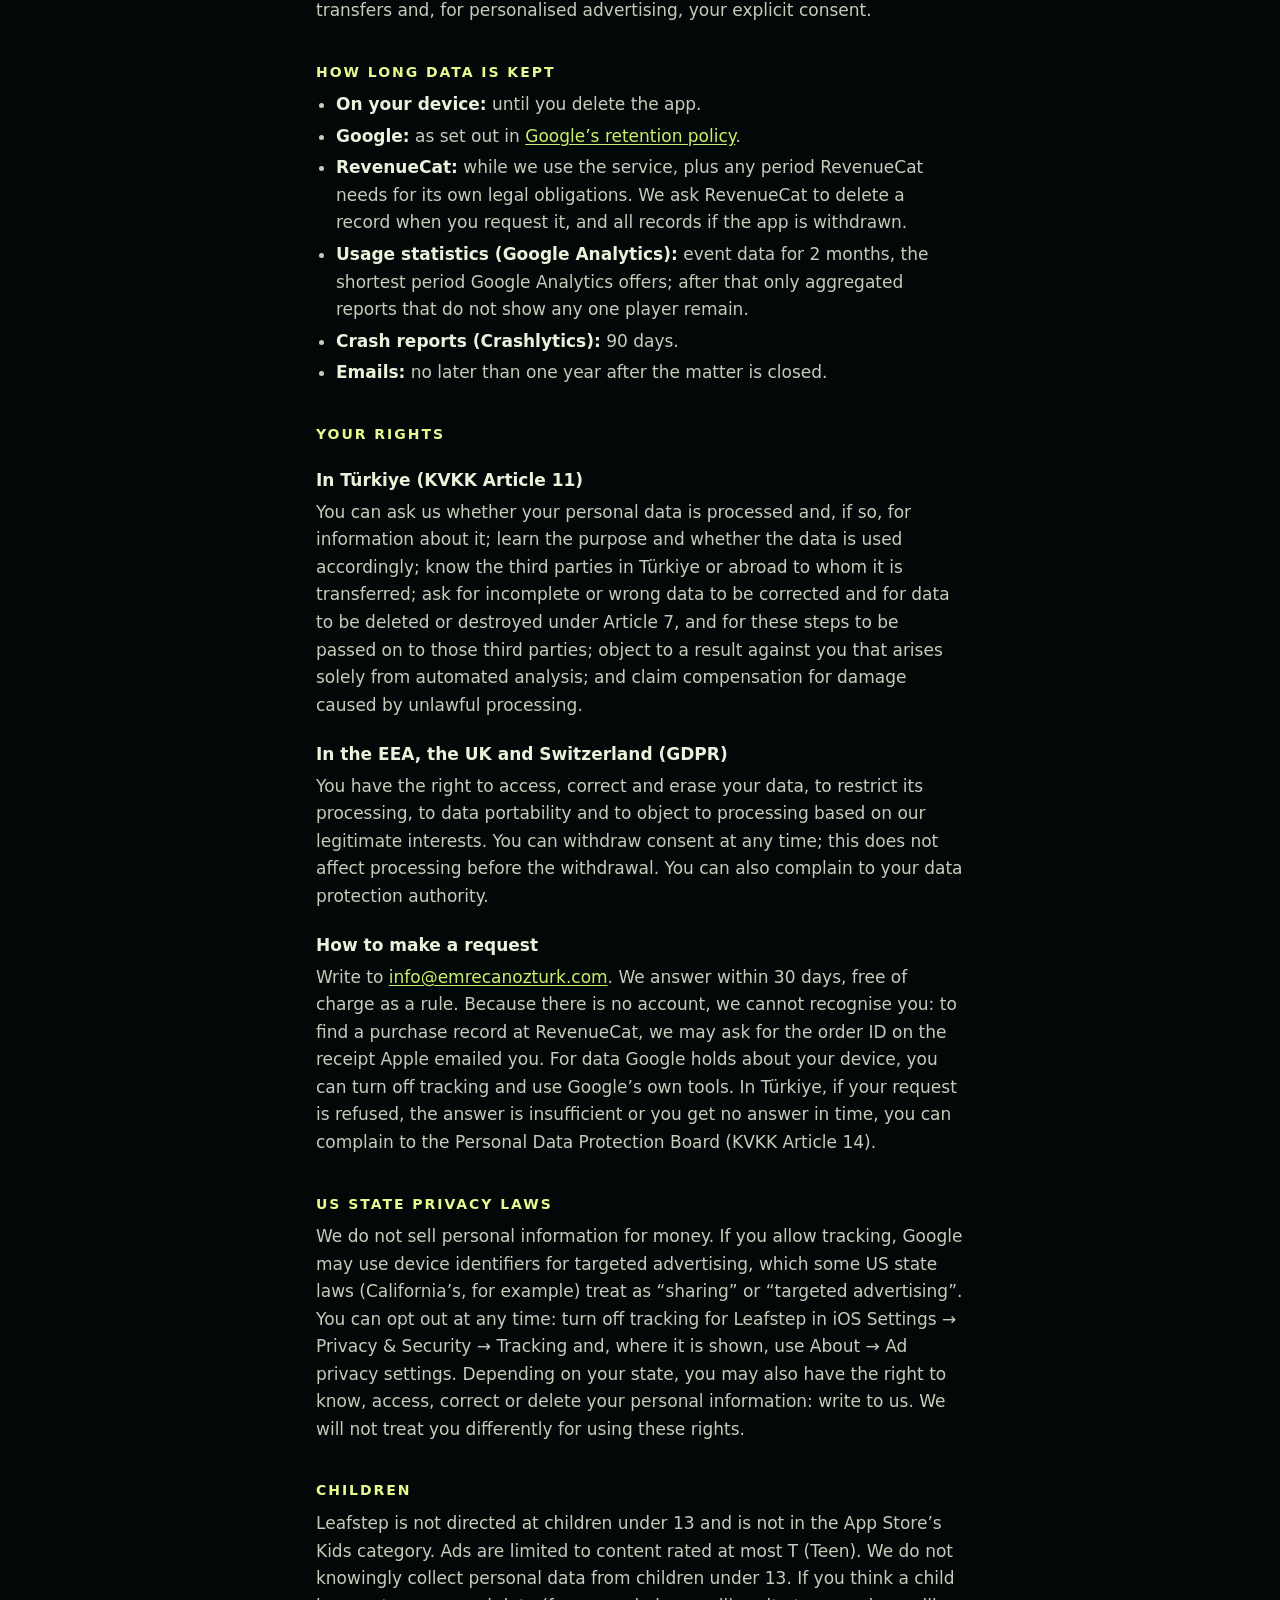
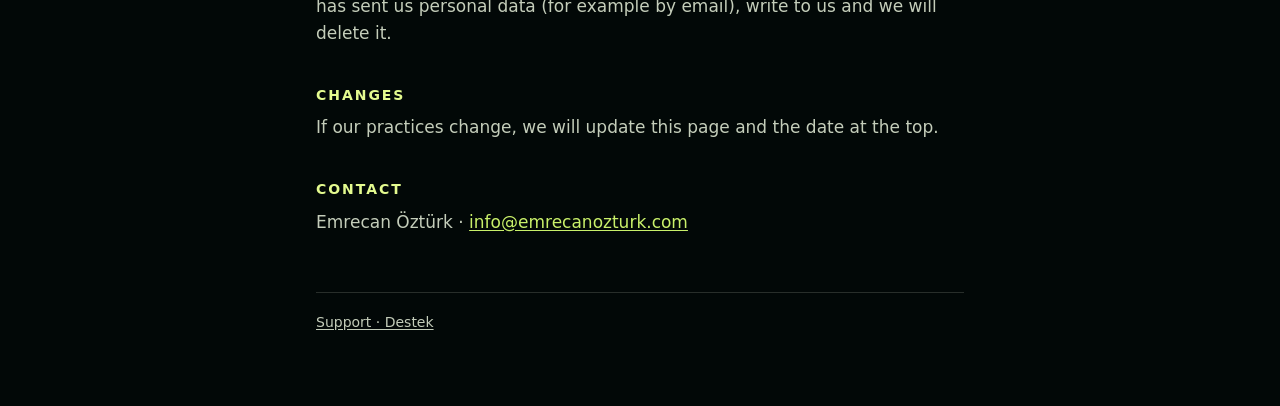
==== commit ca5a6f15: "Gizlilik: kullanım istatistikleri ve çökme raporları (Firebase)" ====
--- a/privacy.html
+++ b/privacy.html
@@ -4,7 +4,7 @@
 <meta charset="utf-8">
 <meta name="viewport" content="width=device-width, initial-scale=1">
 <title>Leafstep · Privacy policy</title>
-<meta name="description" content="How Leafstep handles your data: what stays on your device, ads by Google AdMob, purchases through Apple and RevenueCat, and the panda's notes by Apple Intelligence.">
+<meta name="description" content="How Leafstep handles your data: what stays on your device, ads by Google AdMob, usage statistics and crash reports by Google Firebase, purchases through Apple and RevenueCat, and the panda's notes by Apple Intelligence.">
 <link rel="stylesheet" href="site.css">
 </head>
 <body>
@@ -20,7 +20,7 @@
   <!-- ============================================================ English -->
   <article id="en" lang="en" data-title="Leafstep · Privacy policy">
     <h1>Privacy policy</h1>
-    <p class="updated">Last updated: 16 November 2026</p>
+    <p class="updated">Last updated: 19 November 2026</p>
 
     <section class="summary" aria-labelledby="en-short">
       <h2 id="en-short" style="margin-top:0">In short</h2>
@@ -29,6 +29,7 @@
         <li>Ads are served by Google AdMob, which processes device information, your IP address and how you interact with ads. Apple’s advertising identifier (IDFA) is used, and ads are personalised across apps, only if you allow tracking.</li>
         <li>Apple takes the payment. A record of each purchase goes to RevenueCat under a random ID that does not identify you.</li>
         <li>For the panda’s notes, only the round’s numbers go to Apple Intelligence. We never see them.</li>
+        <li>Usage statistics and crash reports go to Google Firebase, under a random ID, without Apple’s advertising identifier and never for advertising. You can switch them off in About.</li>
         <li>We do not sell your personal data.</li>
       </ul>
     </section>
@@ -38,7 +39,7 @@
     <p>This page is also our information notice under Article 10 of Türkiye’s Personal Data Protection Law No. 6698 (KVKK), and it covers the EU and UK General Data Protection Regulation (GDPR).</p>
 
     <h2 id="en-device">What stays on your device</h2>
-    <p>Your progress (stars, open levels, your Daily Sprout streak and results), your pollen, looks and the purchases already credited to you, and your settings (sound, reminders, the panda’s notes) are stored only on your device, in the app’s own storage. They never reach us. Deleting the app deletes them. They may be included in your own device backup (iCloud or computer), which stays between you and Apple.</p>
+    <p>Your progress (stars, open levels, your Daily Sprout streak and results), your pollen, looks and the purchases already credited to you, and your settings (sound, reminders, the panda’s notes, usage statistics) are stored only on your device, in the app’s own storage. They never reach us. Deleting the app deletes them. They may be included in your own device backup (iCloud or computer), which stays between you and Apple.</p>
     <p>Your answers to the ad consent questions are also kept on your device, where Google’s software reads them.</p>
 
     <h2 id="en-ads">Ads (Google AdMob)</h2>
@@ -54,6 +55,18 @@
     <p><strong>Your choices.</strong> When the game asks, iOS shows Apple’s tracking prompt. If you allow tracking, Google may use the IDFA to personalise and measure ads across apps. If you don’t, ads are still shown, but not personalised with that identifier. In the EEA, the UK and Switzerland, Google’s consent form comes first. You can change your mind at any time in iOS Settings → Privacy &amp; Security → Tracking and, where it is shown, in the game under About → Ad privacy settings.</p>
     <p>Google also processes this data for its own purposes, as an independent controller, under the <a href="https://policies.google.com/privacy">Google Privacy Policy</a>. See also <a href="https://policies.google.com/technologies/partner-sites">How Google uses information from sites or apps that use its services</a>.</p>
 
+    <h2 id="en-stats">Usage statistics and crash reports (Google Firebase)</h2>
+    <p>To see where players get stuck, how the game’s pollen and ads work out and what makes the app crash, the app sends usage statistics to Google Analytics for Firebase and crash reports to Firebase Crashlytics, both run by Google on our behalf.</p>
+    <ul>
+      <li><strong>An app instance ID:</strong> a random ID that Google’s software creates on your device (reinstalling the app creates a new one). The version of Google Analytics in Leafstep does not use Apple’s advertising identifier (IDFA), and we have switched off its use of Apple’s identifier for vendors (IDFV).</li>
+      <li><strong>Moments of play:</strong> a level started, won or left (its number, stars, nodes used, hints, restarts and a coarse time band such as “2–5 minutes”), the first-run lessons, hints and how they were paid, rewarded ads offered and watched, full-screen ads shown, the purse opened, purchases started and how they ended (the product, not the price), the Daily Sprout and your streak, whether the game’s questions were shown and your answer (reminders, Apple’s tracking prompt), shares (text or clip), the pages you open (the journey map, the purse, About, the archive), settings you change (sound, reminders, the panda’s notes), looks you choose, ads that could not be loaded, and when the app goes to the background in the middle of a level.</li>
+      <li><strong>Three settings about you:</strong> the game’s language, the furthest world you reached and whether you own the Supporter pack.</li>
+      <li><strong>Collected by Google’s software itself:</strong> first launch, sessions and time in the app, app updates, App Store purchases (product and price), device model, iOS version, language, and the country and region Google derives from your IP address.</li>
+      <li><strong>Crash reports:</strong> the stack trace, the state of the app and device at the crash (model, iOS version, free memory and storage, orientation), the app version, a random installation ID, and, for errors in the game’s own code, the error message and its stack. Never anything you typed or your save.</li>
+    </ul>
+    <p>We send no name, email address, account, precise location or advertising identifier, we don’t set a user ID, Google signals and ad personalisation are off, and none of this is used for advertising or linked with data from other apps.</p>
+    <p><strong>Your choices.</strong> In the EEA, the UK and Switzerland nothing is sent until you answer Google’s consent form, and then only if you agree to storing information on your device and to measurement. Elsewhere it is on unless you switch it off. You can switch it off at any time in About → Usage statistics: collection stops at once and crash reports not yet sent are deleted.</p>
+
     <h2 id="en-purchases">Purchases (Apple and RevenueCat)</h2>
     <p>The Supporter pack and the pollen packs are bought through Apple’s App Store. Apple handles the payment under its own privacy policy. We never see your card, your name or your Apple Account.</p>
     <p>To verify purchases and keep sales figures, the app sends a record of each purchase to RevenueCat, Inc. (United States), which processes it on our behalf. The record contains:</p>
@@ -98,6 +111,13 @@
         </dl>
       </section>
       <section class="basis">
+        <h3>Usage statistics and crash reports</h3>
+        <dl>
+          <dt>Data</dt><dd>The Firebase data described above</dd>
+          <dt>Legal basis</dt><dd>In the EEA, the UK and Switzerland, your consent in Google’s consent form (GDPR Art. 6(1)(a)). Elsewhere, our legitimate interest in fixing faults and improving the game (KVKK Art. 5(2)(f); GDPR Art. 6(1)(f)); you can object at any time with the switch in About.</dd>
+        </dl>
+      </section>
+      <section class="basis">
         <h3>Delivering and verifying purchases, sales figures</h3>
         <dl>
           <dt>Data</dt><dd>The RevenueCat record described above</dd>
@@ -112,22 +132,25 @@
         </dl>
       </section>
     </div>
-    <p>The data is collected electronically: automatically by Google’s and RevenueCat’s software in the app, and by email when you write to us.</p>
+    <p>The data is collected electronically: automatically by Google’s (AdMob and Firebase) and RevenueCat’s software in the app, and by email when you write to us.</p>
 
     <h2 id="en-recipients">Who receives it, and transfers abroad</h2>
     <ul>
       <li><strong>Google LLC</strong> and its advertising partners: for ads, as described above.</li>
+      <li><strong>Google LLC</strong> (Firebase): usage statistics and crash reports, processed on our behalf.</li>
       <li><strong>RevenueCat, Inc.</strong>: the purchase record, processed on our behalf.</li>
       <li><strong>Apple</strong>: payments and Apple Intelligence requests, under Apple’s own responsibility.</li>
       <li>Public authorities, only where the law requires it.</li>
     </ul>
-    <p>Google and RevenueCat process data on servers in the United States and other countries; RevenueCat stores it with Amazon Web Services in the United States. This is a transfer abroad under KVKK Article 9 and, for users in the EEA and the UK, a transfer outside those regions. These transfers are made under KVKK Article 9 and Chapter V of the GDPR, using the safeguards these providers offer for international transfers and, for personalised advertising, your explicit consent.</p>
+    <p>Google (AdMob and Firebase) and RevenueCat process data on servers in the United States and other countries; RevenueCat stores it with Amazon Web Services in the United States. This is a transfer abroad under KVKK Article 9 and, for users in the EEA and the UK, a transfer outside those regions. These transfers are made under KVKK Article 9 and Chapter V of the GDPR, using the safeguards these providers offer for international transfers and, for personalised advertising, your explicit consent.</p>
 
     <h2 id="en-retention">How long data is kept</h2>
     <ul>
       <li><strong>On your device:</strong> until you delete the app.</li>
       <li><strong>Google:</strong> as set out in <a href="https://policies.google.com/technologies/retention">Google’s retention policy</a>.</li>
       <li><strong>RevenueCat:</strong> while we use the service, plus any period RevenueCat needs for its own legal obligations. We ask RevenueCat to delete a record when you request it, and all records if the app is withdrawn.</li>
+      <li><strong>Usage statistics (Google Analytics):</strong> event data for 2 months, the shortest period Google Analytics offers; after that only aggregated reports that do not show any one player remain.</li>
+      <li><strong>Crash reports (Crashlytics):</strong> 90 days.</li>
       <li><strong>Emails:</strong> no later than one year after the matter is closed.</li>
     </ul>
 
@@ -155,7 +178,7 @@
   <!-- ============================================================ Türkçe -->
   <article id="tr" lang="tr" data-title="Leafstep · Gizlilik politikası">
     <h1>Gizlilik politikası ve aydınlatma metni</h1>
-    <p class="updated">Son güncelleme: 16.11.2026</p>
+    <p class="updated">Son güncelleme: 19.11.2026</p>
 
     <section class="summary" aria-labelledby="tr-short">
       <h2 id="tr-short" style="margin-top:0">Kısaca</h2>
@@ -164,6 +187,7 @@
         <li>Reklamları Google AdMob gösterir. Bunun için cihaz bilgilerin, IP adresin ve reklamlarla etkileşimin işlenir. Apple’ın reklam kimliği (IDFA) ve uygulamalar arası kişiselleştirme yalnızca izleme izni verirsen kullanılır.</li>
         <li>Ödemeyi Apple alır. Her satın almanın kaydı, seni tanıtmayan rastgele bir kimlikle RevenueCat’e gider.</li>
         <li>Panda yorumları için Apple Intelligence’a yalnızca turun sayıları gider. Onları biz görmeyiz.</li>
+        <li>Kullanım istatistikleri ve çökme raporları rastgele bir kimlikle, Apple’ın reklam kimliği olmadan Google Firebase’e gider; reklam için hiç kullanılmaz. Hakkında’dan kapatabilirsin.</li>
         <li>Kişisel verilerini satmayız.</li>
       </ul>
     </section>
@@ -173,7 +197,7 @@
     <p>Bu metin, 6698 sayılı Kişisel Verilerin Korunması Kanunu’nun (KVKK) 10. maddesi kapsamındaki aydınlatma metnidir. AB ve Birleşik Krallık Genel Veri Koruma Tüzüğü’nü (GDPR) de kapsar.</p>
 
     <h2 id="tr-device">Cihazında kalanlar</h2>
-    <p>İlerlemen (yıldızlar, açılan bölümler, Günün Filizi serin ve sonuçların), polenin, görünüşlerin, sana işlenmiş satın almalar ve ayarların (ses, hatırlatma, panda yorumları) yalnızca cihazında, uygulamanın kendi deposunda saklanır. Bize hiç ulaşmaz. Uygulamayı silersen bunlar da silinir. Cihazının kendi yedeğine (iCloud ya da bilgisayar) dahil olabilirler; o yedek seninle Apple arasındadır.</p>
+    <p>İlerlemen (yıldızlar, açılan bölümler, Günün Filizi serin ve sonuçların), polenin, görünüşlerin, sana işlenmiş satın almalar ve ayarların (ses, hatırlatma, panda yorumları, kullanım istatistikleri) yalnızca cihazında, uygulamanın kendi deposunda saklanır. Bize hiç ulaşmaz. Uygulamayı silersen bunlar da silinir. Cihazının kendi yedeğine (iCloud ya da bilgisayar) dahil olabilirler; o yedek seninle Apple arasındadır.</p>
     <p>Reklam onayı sorularına verdiğin cevaplar da cihazında saklanır ve Google’ın yazılımı onları oradan okur.</p>
 
     <h2 id="tr-ads">Reklamlar (Google AdMob)</h2>
@@ -189,6 +213,18 @@
     <p><strong>Seçimlerin.</strong> Oyun sorduğunda iOS, Apple’ın izleme iznini sorar. İzin verirsen Google, reklamları uygulamalar arasında kişiselleştirmek ve ölçmek için IDFA’yı kullanabilir. Vermezsen reklamlar yine gösterilir ama bu kimlikle kişiselleştirilmez. AEA, Birleşik Krallık ve İsviçre’de önce Google’ın onay formu çıkar. Kararını her zaman değiştirebilirsin: iOS Ayarlar → Gizlilik ve Güvenlik → İzleme’den ve, gösterildiği yerlerde, oyunda Hakkında → Reklam gizlilik ayarları’ndan.</p>
     <p>Google bu verileri kendi amaçları için de, bağımsız veri sorumlusu olarak, <a href="https://policies.google.com/privacy?hl=tr">Google Gizlilik Politikası</a>’na göre işler. Ayrıca bkz. <a href="https://policies.google.com/technologies/partner-sites?hl=tr">Google’ın, hizmetlerini kullanan site ve uygulamalardan gelen bilgileri nasıl kullandığı</a>.</p>
 
+    <h2 id="tr-stats">Kullanım istatistikleri ve çökme raporları (Google Firebase)</h2>
+    <p>Oyuncuların nerede takıldığını, polen ve reklamların nasıl işlediğini ve uygulamanın neden çöktüğünü görmek için uygulama, kullanım istatistiklerini Google Analytics for Firebase’e, çökme raporlarını Firebase Crashlytics’e gönderir. İkisini de Google bizim adımıza işletir.</p>
+    <ul>
+      <li><strong>Uygulama örneği kimliği:</strong> Google yazılımının cihazında oluşturduğu rastgele bir kimlik (uygulamayı yeniden kurarsan yenisi oluşur). Leafstep’teki Google Analytics sürümü Apple’ın reklam kimliğini (IDFA) kullanmaz; Apple’ın satıcıya özel kimliğinin (IDFV) kullanımını da kapattık.</li>
+      <li><strong>Oyun anları:</strong> bir bölümün başlaması, kazanılması ya da bırakılması (bölüm numarası, yıldız, kullanılan boğum, ipucu, yeniden başlama ve “2–5 dakika” gibi kaba bir süre aralığı), ilk açılış dersleri, ipuçları ve nasıl ödendikleri, teklif edilen ve izlenen ödüllü reklamlar, gösterilen tam ekran reklamlar, Kese’nin açılması, başlayan satın almalar ve nasıl bittikleri (ürün; fiyat değil), Günün Filizi ve serin, oyunun sorularının gösterilip gösterilmediği ve cevabın (hatırlatma, Apple’ın izleme izni), paylaşımlar (metin ya da klip), açtığın sayfalar (yolculuk haritası, Kese, Hakkında, arşiv), değiştirdiğin ayarlar (ses, hatırlatma, panda yorumları), seçtiğin görünüşler, yüklenemeyen reklamlar ve bir bölümün ortasında uygulamanın arka plana geçmesi.</li>
+      <li><strong>Seninle ilgili üç ayar:</strong> oyunun dili, ulaştığın en uzak dünya ve Destekçi paketine sahip olup olmadığın.</li>
+      <li><strong>Google yazılımının kendiliğinden topladıkları:</strong> ilk açılış, oturumlar ve uygulamada geçen süre, uygulama güncellemeleri, App Store satın almaları (ürün ve fiyat), cihaz modeli, iOS sürümü, dil ve Google’ın IP adresinden çıkardığı ülke ve bölge.</li>
+      <li><strong>Çökme raporları:</strong> yığın izi, çökme anında uygulamanın ve cihazın durumu (model, iOS sürümü, boş bellek ve depolama, ekran yönü), uygulama sürümü, rastgele bir kurulum kimliği; oyunun kendi kodundaki hatalarda hata iletisi ve yığını. Yazdığın hiçbir şey ve kaydın hiçbir zaman gönderilmez.</li>
+    </ul>
+    <p>Adını, e-posta adresini, bir hesabı, kesin konumunu ya da reklam kimliğini göndermeyiz; kullanıcı kimliği atamayız. Google sinyalleri ve reklam kişiselleştirme kapalıdır; bu veriler reklam için kullanılmaz ve başka uygulamaların verileriyle birleştirilmez.</p>
+    <p><strong>Seçimlerin.</strong> AEA, Birleşik Krallık ve İsviçre’de Google’ın onay formunu yanıtlayana kadar hiçbir şey gönderilmez; sonra da yalnızca cihazında bilgi saklanmasına ve ölçüme onay verirsen gönderilir. Diğer ülkelerde sen kapatmadıkça açıktır. Hakkında → Kullanım istatistikleri’nden her zaman kapatabilirsin: toplama hemen durur, henüz gönderilmemiş çökme raporları silinir.</p>
+
     <h2 id="tr-purchases">Satın almalar (Apple ve RevenueCat)</h2>
     <p>Destekçi paketi ve polen paketleri Apple’ın App Store’u üzerinden satın alınır. Ödemeyi Apple kendi gizlilik politikasına göre işler. Kartını, adını ya da Apple Hesabını biz hiç görmeyiz.</p>
     <p>Satın almaları doğrulamak ve satış rakamlarını tutmak için uygulama her satın almanın kaydını, bizim adımıza işleyen RevenueCat, Inc.’e (ABD) gönderir. Kayıtta şunlar bulunur:</p>
@@ -233,6 +269,13 @@
         </dl>
       </section>
       <section class="basis">
+        <h3>Kullanım istatistikleri ve çökme raporları</h3>
+        <dl>
+          <dt>Veriler</dt><dd>Yukarıda anlatılan Firebase verileri</dd>
+          <dt>Hukuki sebep</dt><dd>AEA, Birleşik Krallık ve İsviçre’de Google’ın onay formundaki rızan (GDPR md. 6/1-a). Diğer ülkelerde hataları gidermek ve oyunu geliştirmekteki meşru menfaatimiz (KVKK md. 5/2-f; GDPR md. 6/1-f); Hakkında’daki düğmeyle her zaman itiraz edebilirsin.</dd>
+        </dl>
+      </section>
+      <section class="basis">
         <h3>Satın almaları teslim etmek ve doğrulamak, satış rakamları</h3>
         <dl>
           <dt>Veriler</dt><dd>Yukarıda anlatılan RevenueCat kaydı</dd>
@@ -247,22 +290,25 @@
         </dl>
       </section>
     </div>
-    <p>Veriler elektronik ortamda toplanır: uygulamadaki Google ve RevenueCat yazılımlarıyla otomatik olarak, bize yazdığında da e-postayla.</p>
+    <p>Veriler elektronik ortamda toplanır: uygulamadaki Google (AdMob ve Firebase) ve RevenueCat yazılımlarıyla otomatik olarak, bize yazdığında da e-postayla.</p>
 
     <h2 id="tr-transfer">Kimlere aktarılır, yurt dışına aktarım</h2>
     <ul>
       <li><strong>Google LLC</strong> ve reklam ortakları: yukarıda anlatıldığı gibi reklam için.</li>
+      <li><strong>Google LLC</strong> (Firebase): kullanım istatistikleri ve çökme raporları, bizim adımıza işlenir.</li>
       <li><strong>RevenueCat, Inc.</strong>: satın alma kaydı, bizim adımıza işlenir.</li>
       <li><strong>Apple</strong>: ödemeler ve Apple Intelligence istekleri, Apple’ın kendi sorumluluğunda.</li>
       <li>Kamu kurumları: yalnızca kanunen zorunlu olduğunda.</li>
     </ul>
-    <p>Google ve RevenueCat verileri ABD’deki ve başka ülkelerdeki sunucularda işler; RevenueCat verileri ABD’de Amazon Web Services üzerinde saklar. Bu, KVKK md. 9 kapsamında yurt dışına aktarımdır; AEA ve Birleşik Krallık’taki kullanıcılar için de bu bölgelerin dışına aktarım sayılır. Aktarımlar KVKK md. 9’a ve GDPR’ın V. bölümüne uygun olarak, bu sağlayıcıların uluslararası aktarım için sunduğu güvencelerle, kişiselleştirilmiş reklamda ise açık rızanla yapılır.</p>
+    <p>Google (AdMob ve Firebase) ve RevenueCat verileri ABD’deki ve başka ülkelerdeki sunucularda işler; RevenueCat verileri ABD’de Amazon Web Services üzerinde saklar. Bu, KVKK md. 9 kapsamında yurt dışına aktarımdır; AEA ve Birleşik Krallık’taki kullanıcılar için de bu bölgelerin dışına aktarım sayılır. Aktarımlar KVKK md. 9’a ve GDPR’ın V. bölümüne uygun olarak, bu sağlayıcıların uluslararası aktarım için sunduğu güvencelerle, kişiselleştirilmiş reklamda ise açık rızanla yapılır.</p>
 
     <h2 id="tr-retention">Saklama süreleri</h2>
     <ul>
       <li><strong>Cihazında:</strong> uygulamayı silene kadar.</li>
       <li><strong>Google:</strong> <a href="https://policies.google.com/technologies/retention?hl=tr">Google’ın saklama politikasında</a> yazan sürelerce.</li>
       <li><strong>RevenueCat:</strong> hizmeti kullandığımız sürece ve RevenueCat’in kendi yasal yükümlülükleri için gereken süre boyunca. Sen istediğinde ilgili kaydın, uygulama yayından kalkarsa bütün kayıtların silinmesini RevenueCat’ten isteriz.</li>
+      <li><strong>Kullanım istatistikleri (Google Analytics):</strong> olay verileri 2 ay, Google Analytics’in sunduğu en kısa süre; sonrasında yalnızca tek bir oyuncuyu göstermeyen toplu raporlar kalır.</li>
+      <li><strong>Çökme raporları (Crashlytics):</strong> 90 gün.</li>
       <li><strong>E-postalar:</strong> konu kapandıktan sonra en geç bir yıl.</li>
     </ul>
 
